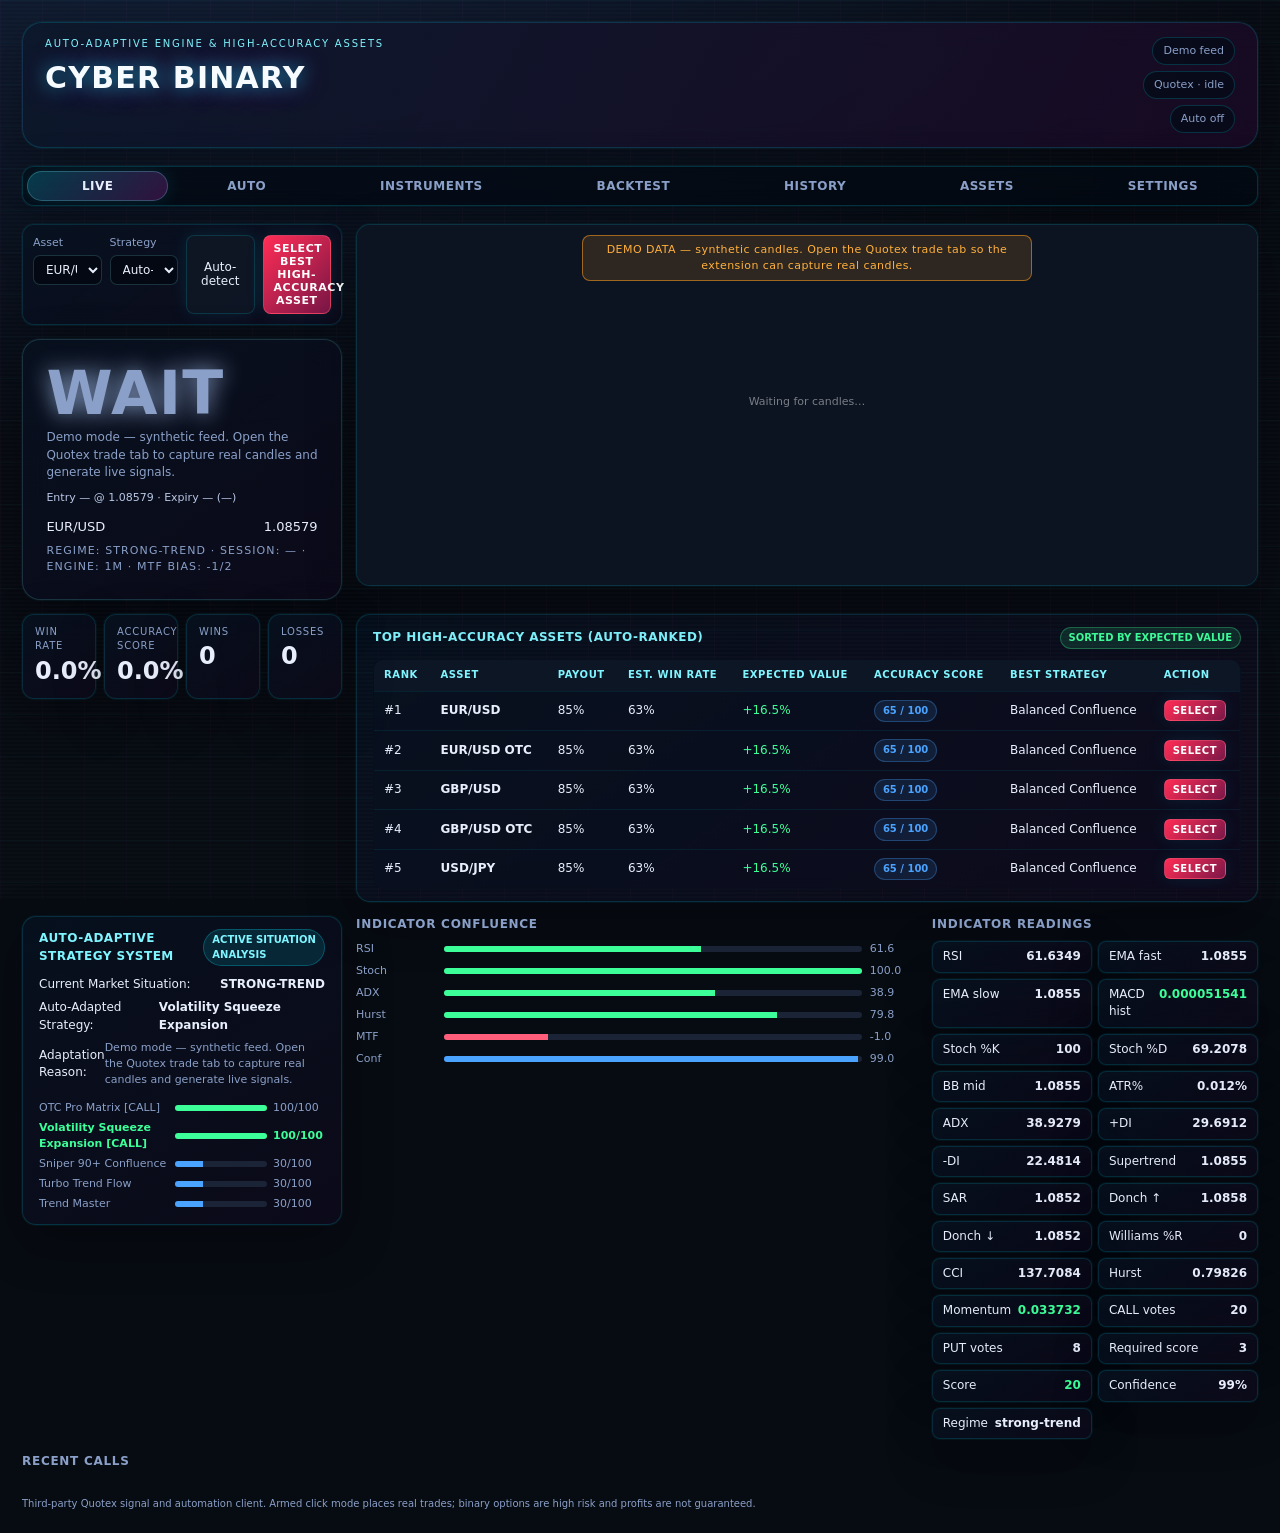
==== src/dashboard.html @ e0fcfb31 "Name the missing lib at dashboard startup and stamp the loaded build A reported `ReferenceError: STR" ====
<!DOCTYPE html>
<html lang="en">
  <head>
    <meta charset="UTF-8" />
    <meta name="viewport" content="width=device-width, initial-scale=1" />
    <title>CYBER BINARY — Trading Automation &amp; Adaptive Engine</title>
    <link rel="stylesheet" href="dashboard.css" />
  </head>
  <body>
    <div class="shell">
      <header class="top">
        <div>
          <p class="kicker" id="app-kicker">Auto-Adaptive Engine &amp; High-Accuracy Assets</p>
          <h1>CYBER BINARY</h1>
        </div>
        <div class="top-right">
          <div id="link-state" class="pill dim">Booting…</div>
          <div id="quotex-state" class="pill dim">Quotex · idle</div>
          <div id="auto-state" class="pill dim">Auto off</div>
        </div>
      </header>

      <nav class="tabs" id="tabs">
        <button data-tab="live" class="tab active">Live</button>
        <button data-tab="auto" class="tab">Auto</button>
        <button data-tab="instruments" class="tab">Instruments</button>
        <button data-tab="backtest" class="tab">Backtest</button>
        <button data-tab="history" class="tab">History</button>
        <button data-tab="assets" class="tab">Assets</button>
        <button data-tab="settings" class="tab">Settings</button>
      </nav>

      <!-- ============ LIVE TAB ============ -->
      <section class="tab-pane active" data-pane="live">
        <div class="controls">
          <label class="ctl">
            <span>Asset</span>
            <select id="asset-select"></select>
          </label>
          <label class="ctl">
            <span>Strategy</span>
            <select id="strategy-select">
              <option value="auto_adaptive">Auto-Adaptive (Elite Strategy Router)</option>
              <option value="high_accuracy">High-Accuracy 80+ (Trending Regime Only)</option>
              <option value="sniper">Sniper 90+ Confluence</option>
              <option value="turbo_trend">Turbo Trend Flow</option>
              <option value="institutional_flow">Institutional VWAP Flow</option>
              <option value="confluence">Balanced Confluence</option>
              <option value="trend">Trend Master</option>
              <option value="breakout">Breakout Velocity</option>
              <option value="scalp">1m Ultra Scalp</option>
              <option value="otc">OTC Pro Matrix</option>
              <option value="squeeze">Volatility Squeeze Expansion</option>
              <option value="ribbon">EMA Ribbon Matrix</option>
              <option value="momentum_pulse">Momentum Pulse</option>
            </select>
          </label>
          <button id="refresh-asset" class="ghost-btn">Auto-detect</button>
          <button id="select-best-asset" class="arm-btn small">Select Best High-Accuracy Asset</button>
        </div>

        <section class="hero" id="hero" data-dir="WAIT">
          <div class="dir" id="dir">WAIT</div>
          <div class="reason" id="reason">Warming engine…</div>
          <div class="signal-timing" id="signal-timing">Entry — · Expiry — · Exit —</div>
          <div class="asset-row">
            <span id="asset">—</span>
            <span id="price">—</span>
          </div>
          <div class="regime-row" id="regime-row">regime: —</div>
        </section>

        <!-- Auto-Adaptive System Card -->
        <section class="card adaptive-card" id="adaptive-card">
          <div class="card-header">
            <h3>Auto-Adaptive Strategy System</h3>
            <span id="adaptive-status-badge" class="badge">Active Situation Analysis</span>
          </div>
          <div class="adaptive-body">
            <div class="adaptive-row">
              <span>Current Market Situation:</span>
              <strong id="adaptive-regime-label">—</strong>
            </div>
            <div class="adaptive-row">
              <span>Auto-Adapted Strategy:</span>
              <strong id="adaptive-strategy-label">Auto-Adaptive Engine</strong>
            </div>
            <div class="adaptive-row">
              <span>Adaptation Reason:</span>
              <span id="adaptive-reason-text" class="dim-text">Evaluating optimal strategy for situation…</span>
            </div>
            <div class="fitness-meters" id="fitness-meters"></div>
          </div>
        </section>

        <!-- High-Accuracy Assets Card -->
        <section class="card high-accuracy-card">
          <div class="card-header">
            <h3>Top High-Accuracy Assets (Auto-Ranked)</h3>
            <span class="badge green">Sorted by Expected Value</span>
          </div>
          <div class="table-wrap">
            <table class="table tight" id="top-accuracy-table">
              <thead>
                <tr>
                  <th>Rank</th>
                  <th>Asset</th>
                  <th>Payout</th>
                  <th>Est. Win Rate</th>
                  <th>Expected Value</th>
                  <th>Accuracy Score</th>
                  <th>Best Strategy</th>
                  <th>Action</th>
                </tr>
              </thead>
              <tbody></tbody>
            </table>
          </div>
        </section>

        <section class="chart-wrap">
          <canvas id="chart" width="800" height="280"></canvas>
          <div id="chart-demo-badge" class="demo-badge" hidden>DEMO DATA — synthetic candles. Open the Quotex trade tab so the extension can capture real candles.</div>
        </section>

        <section class="grid stats">
          <article><span>Win rate</span><strong id="winrate">—</strong></article>
          <article><span>Accuracy Score</span><strong id="accuracy">—</strong></article>
          <article><span>Wins</span><strong id="wins">0</strong></article>
          <article><span>Losses</span><strong id="losses">0</strong></article>
        </section>

        <section class="confluence-section">
          <h2>Indicator Confluence</h2>
          <div class="meters" id="meters"></div>
        </section>

        <section class="readings-section">
          <h2>Indicator Readings</h2>
          <div class="readings" id="readings"></div>
        </section>

        <section class="calls-section">
          <h2>Recent Calls</h2>
          <ul id="history" class="history"></ul>
        </section>
      </section>

      <!-- ============ AUTO TAB ============ -->
      <section class="tab-pane" data-pane="auto">
        <section class="hero small" id="auto-hero">
          <div class="dir" id="auto-mode-label">OFF</div>
          <div class="reason" id="auto-reason">Auto-trade is off. Pick a mode and arm it.</div>
          <div class="account-line" id="auto-account">Account: unknown — waiting for a balance event</div>
        </section>

        <section class="grid stats">
          <article><span>Trades today</span><strong id="trades-today">0</strong></article>
          <article><span>Trades this hour</span><strong id="trades-hour">0</strong></article>
          <article><span>Daily P&amp;L</span><strong id="daily-pnl">0</strong></article>
          <article><span>Last trade</span><strong id="last-trade">—</strong></article>
        </section>

        <section class="controls tight">
          <label class="ctl">
            <span>Mode</span>
            <select id="auto-mode">
              <option value="off">Off</option>
              <option value="alerts">Alerts only</option>
              <option value="click">Execute CALL/PUT</option>
            </select>
          </label>
          <label class="ctl">
            <span>Min confidence</span>
            <input type="number" id="min-confidence" min="0" max="100" step="1" value="65" />
          </label>
          <label class="ctl">
            <span>Stake</span>
            <input type="number" id="stake" min="0.1" step="0.1" value="1" />
          </label>
          <label class="ctl">
            <span>Expiry (min)</span>
            <input type="number" id="expiry" min="1" max="60" step="1" value="3" />
          </label>
          <label class="ctl">
            <span>Max / hour</span>
            <input type="number" id="max-hour" min="0" step="1" value="12" />
          </label>
          <label class="ctl">
            <span>Max / day</span>
            <input type="number" id="max-day" min="0" step="1" value="60" />
          </label>
          <label class="ctl">
            <span>Loss cap ($)</span>
            <input type="number" id="loss-cap" min="0" step="1" value="30" />
          </label>
          <label class="ctl">
            <span>Profit cap ($)</span>
            <input type="number" id="profit-cap" min="0" step="1" value="0" />
          </label>
          <label class="ctl">
            <span>Cooldown bars</span>
            <input type="number" id="cooldown" min="0" step="1" value="2" />
          </label>
          <label class="ctl">
            <span>Account</span>
            <select id="account-mode">
              <option value="demo">Demo only (safest)</option>
              <option value="live">Live only</option>
              <option value="any">Any account</option>
            </select>
          </label>
          <label class="ctl">
            <span>Stake mode</span>
            <select id="stake-mode">
              <option value="fixed">Fixed $</option>
              <option value="percent">% of balance</option>
            </select>
          </label>
          <label class="ctl">
            <span>Stake % (0.1-10)</span>
            <input type="number" id="stake-percent" min="0.1" max="10" step="0.1" value="1" />
          </label>
          <label class="ctl">
            <span>Min balance ($)</span>
            <input type="number" id="min-balance" min="0" step="1" value="0" />
          </label>
        </section>

        <section class="row">
          <button id="arm-btn" class="arm-btn">ARM AUTO</button>
          <button id="test-sound" class="ghost-btn">Test beep</button>
          <label class="check"><input type="checkbox" id="notify-sound" checked /> Sound</label>
          <label class="check"><input type="checkbox" id="notify-desktop" /> Desktop</label>
          <label class="check"><input type="checkbox" id="auto-high-accuracy" checked /> High-Accuracy Asset Filter Only (EV &gt; 0)</label>
        </section>

        <section>
          <h2>Automation Log</h2>
          <ul id="auto-log" class="history small"></ul>
        </section>

        <p class="warn">
          <strong>Execute mode</strong> submits CALL/PUT on the selected main Quotex tab,
          prefers the authenticated page socket, and requires broker confirmation. Its
          conservative DOM fallback never clicks unverified chart/menu icons. Confidence,
          loss, cooldown, and trade-rate caps still apply. Toggle off at any time.
        </p>
      </section>

      <!-- ============ INSTRUMENTS TAB ============ -->
      <section class="tab-pane" data-pane="instruments">
        <section class="hero small" id="qx-hero">
          <div class="dir" id="qx-conn">DISCONNECTED</div>
          <div class="reason" id="qx-conn-reason">Waiting for the page to load.</div>
        </section>

        <section class="grid stats">
          <article><span>Instruments</span><strong id="qx-instr-count">0</strong></article>
          <article><span>Open</span><strong id="qx-open-count">0</strong></article>
          <article><span>OTC</span><strong id="qx-otc-count">0</strong></article>
          <article><span>Balance</span><strong id="qx-balance">—</strong></article>
        </section>

        <section class="controls tight">
          <label class="ctl">
            <span>Filter</span>
            <input type="text" id="qx-filter" placeholder="EUR, BTC, _otc…" />
          </label>
          <label class="ctl">
            <span>Type</span>
            <select id="qx-kind">
              <option value="all">All</option>
              <option value="currency">FX</option>
              <option value="crypto">Crypto</option>
              <option value="commodity">Commodity</option>
              <option value="stock">Stocks</option>
              <option value="index">Index</option>
              <option value="otc">OTC only</option>
            </select>
          </label>
          <label class="check"><input type="checkbox" id="qx-open-only" /> Open only</label>
        </section>

        <section>
          <h2>Detected Instruments</h2>
          <div class="table-wrap">
            <table class="table" id="qx-instr-table">
              <thead>
                <tr>
                  <th>Symbol</th>
                  <th>Name</th>
                  <th>Type</th>
                  <th>Payout</th>
                  <th>Timeframes</th>
                  <th>State</th>
                  <th>Action</th>
                </tr>
              </thead>
              <tbody></tbody>
            </table>
          </div>
        </section>

        <section>
          <h2>Recent Live Orders</h2>
          <ul id="qx-orders" class="history small"></ul>
        </section>

        <p class="disclaimer">
          The instruments list is pushed by the live Quotex WebSocket as soon
          as you load the trade page. The adapter decodes the binary payload
          and exposes the canonical asset IDs used by the broker so the
          engine can recognize any symbol the platform offers.
        </p>
      </section>

      <!-- ============ BACKTEST TAB ============ -->
      <section class="tab-pane" data-pane="backtest">
        <section class="controls tight">
          <label class="ctl">
            <span>History (days)</span>
            <input type="number" id="bt-days" min="1" max="60" step="1" value="7" />
          </label>
          <label class="ctl">
            <span>Horizon (bars)</span>
            <input type="number" id="bt-horizon" min="1" max="10" step="1" value="3" />
          </label>
          <label class="ctl">
            <span>Min confidence</span>
            <input type="number" id="bt-minconf" min="0" max="100" step="1" value="0" />
          </label>
          <label class="ctl">
            <span>Assets</span>
            <select id="bt-kinds">
              <option value="all">All</option>
              <option value="fx">FX</option>
              <option value="crypto">Crypto</option>
              <option value="commodity">Commodities</option>
              <option value="index">Indices</option>
              <option value="otc">OTC (all classes)</option>
            </select>
          </label>
          <button id="bt-run" class="arm-btn">Run backtest</button>
          <button id="bt-export" class="ghost-btn" title="Exports cached real Quotex 1m candles as JSON for offline backtests (tools/accuracy.js --candles)">Export live candles</button>
        </section>

        <section class="grid stats">
          <article><span>Trades</span><strong id="bt-trades">—</strong></article>
          <article><span>Win rate</span><strong id="bt-winrate">—</strong></article>
          <article><span>P&amp;L (units)</span><strong id="bt-pnl">—</strong></article>
          <article><span>Max drawdown</span><strong id="bt-dd">—</strong></article>
        </section>

        <section>
          <h2>Equity Curve</h2>
          <div class="chart-wrap"><canvas id="bt-equity" width="800" height="160"></canvas></div>
        </section>

        <section>
          <h2>Per-Strategy</h2>
          <div class="table-wrap">
            <table class="table" id="bt-strategies">
              <thead><tr><th>Strategy</th><th>Trades</th><th>Wins</th><th>Losses</th><th>Win Rate</th></tr></thead>
              <tbody></tbody>
            </table>
          </div>
        </section>

        <section>
          <h2>Per-Asset</h2>
          <div class="table-wrap">
            <table class="table" id="bt-assets">
              <thead><tr><th>Asset</th><th>Trades</th><th>Win Rate</th><th>P&amp;L</th><th>Max DD</th><th>Data</th></tr></thead>
              <tbody></tbody>
            </table>
          </div>
        </section>

        <section>
          <h2>Regime Breakdown</h2>
          <div class="table-wrap">
            <table class="table" id="bt-regimes">
              <thead><tr><th>Regime</th><th>Trades</th><th>Win Rate</th></tr></thead>
              <tbody></tbody>
            </table>
          </div>
        </section>

        <section>
          <h2>Confidence Calibration</h2>
          <div class="table-wrap">
            <table class="table" id="bt-calib">
              <thead><tr><th>Predicted</th><th>Trades</th><th>Observed Win Rate</th></tr></thead>
              <tbody></tbody>
            </table>
          </div>
        </section>

        <p class="disclaimer" id="bt-sources"></p>
        <p class="disclaimer">
          Backtests cover every catalog asset for the selected class. Cached
          Quotex live/tick-built 1m candles are preferred whenever they exist;
          assets without a live cache run on the deterministic per-asset
          simulator (see the Data column). They are <strong>not</strong> a
          guarantee of future accuracy.
        </p>
      </section>

      <!-- ============ HISTORY TAB ============ -->
      <section class="tab-pane" data-pane="history">
        <section class="controls tight">
          <label class="ctl">
            <span>Filter dir</span>
            <select id="hist-dir">
              <option value="all">All</option>
              <option value="CALL">CALL</option>
              <option value="PUT">PUT</option>
            </select>
          </label>
          <label class="ctl">
            <span>Outcome</span>
            <select id="hist-outcome">
              <option value="all">All</option>
              <option value="win">Win</option>
              <option value="loss">Loss</option>
            </select>
          </label>
          <label class="ctl">
            <span>Asset</span>
            <select id="hist-asset"><option value="all">All</option></select>
          </label>
          <button id="hist-export" class="ghost-btn">Export CSV</button>
          <button id="hist-clear" class="ghost-btn">Clear</button>
        </section>

        <section class="grid stats">
          <article><span>Trades</span><strong id="hist-count">0</strong></article>
          <article><span>Win rate</span><strong id="hist-wr">—</strong></article>
          <article><span>Wins</span><strong id="hist-wins">0</strong></article>
          <article><span>Losses</span><strong id="hist-losses">0</strong></article>
        </section>

        <section>
          <h2>Filtered Calls</h2>
          <ul id="hist-list" class="history"></ul>
        </section>
      </section>

      <!-- ============ ASSETS TAB ============ -->
      <section class="tab-pane" data-pane="assets">
        <p class="hint">
          Auto-detection reads the visible chart symbol, URL, and page title to pick
          the active asset. High-accuracy assets are automatically scored by expected value. Click any row to switch.
        </p>
        <section class="controls tight">
          <label class="ctl">
            <span>Filter</span>
            <input type="text" id="asset-search-filter" placeholder="EUR, Gold, _otc…" />
          </label>
          <label class="check"><input type="checkbox" id="asset-high-acc-only" /> High Accuracy Only (EV &gt; 0)</label>
        </section>
        <div class="table-wrap">
          <table class="table" id="asset-table">
            <thead>
              <tr>
                <th>Asset</th>
                <th>Class</th>
                <th>Payout</th>
                <th>Accuracy Score</th>
                <th>Expected Value</th>
                <th>Best Strategy</th>
                <th>Historic WR</th>
                <th>Live WR</th>
                <th>Action</th>
              </tr>
            </thead>
            <tbody></tbody>
          </table>
        </div>
      </section>

      <!-- ============ SETTINGS TAB ============ -->
      <section class="tab-pane" data-pane="settings">
        <section>
          <h2>Engine Settings</h2>
          <label class="check"><input type="checkbox" id="set-calibration" checked />
            Calibration: shrink engine confidence toward observed hit rate per bucket
          </label>
          <label class="check"><input type="checkbox" id="set-auto-adaptive" checked />
            Enable Auto-Adaptive Strategy Switching on Market Situation
          </label>
          <label class="check"><input type="checkbox" id="set-auto-high-accuracy" checked />
            High-Accuracy Asset Filter Gate for Auto-Trading
          </label>
        </section>

        <section>
          <h2>Reset &amp; Maintenance</h2>
          <button id="reset-stats" class="ghost-btn">Reset stats &amp; history</button>
        </section>

        <p class="disclaimer">
          Live signals and explicitly armed automated execution. Click mode can
          place real orders. Automation is off by default, and no signal,
          backtest, or execution result is a profit promise.
        </p>
      </section>

      <p class="disclaimer">
        Third-party Quotex signal and automation client. Armed click mode places
        real trades; binary options are high risk and profits are not guaranteed.
      </p>
    </div>
    <script src="lib/indicators.js"></script>
    <script src="lib/assets.js"></script>
    <script src="lib/strategy.js"></script>
    <script src="lib/feed.js"></script>
    <script src="lib/engine.js"></script>
    <script src="lib/asset-selector.js"></script>
    <script src="lib/storage.js"></script>
    <script src="lib/auto.js"></script>
    <script src="lib/backtest.js"></script>
    <script src="lib/workers.js"></script>
    <script src="lib/quotex.js"></script>
    <script src="dashboard.js"></script>
  </body>
</html>
---- src/dashboard.css ----
:root {
  --bg: #070b12;
  --panel: #101826;
  --panel-2: #0e1726;
  --ink: #e8eefc;
  --muted: #8aa0c8;
  --call: #3dff9a;
  --put: #ff5d7a;
  --line: rgba(255, 255, 255, 0.08);
  --line-2: rgba(255, 255, 255, 0.04);
  --pad: clamp(12px, 3vw, 22px);
  --accent: #4aa3ff;
  --warn: #ffb35d;
}

* { box-sizing: border-box; }

html, body {
  margin: 0;
  min-height: 100%;
  background: radial-gradient(1200px 600px at 10% -10%, #12203a, var(--bg));
  color: var(--ink);
  font: 13px/1.45 ui-sans-serif, system-ui, -apple-system, "Segoe UI", Roboto, sans-serif;
}

.shell {
  width: min(100%, 1480px);
  margin: 0 auto;
  padding: var(--pad);
  display: flex;
  flex-direction: column;
  gap: clamp(10px, 2vh, 18px);
  min-height: 100svh;
}

.top {
  display: flex;
  justify-content: space-between;
  align-items: flex-start;
  gap: 12px;
}

.top-right {
  display: flex;
  flex-direction: column;
  align-items: flex-end;
  gap: 6px;
}

h1 {
  margin: 0;
  font-size: clamp(20px, 4.4vw, 30px);
  letter-spacing: 0.04em;
  color: #f5fbff;
  text-shadow: 0 0 18px rgba(0, 229, 255, 0.55), 0 0 34px rgba(255, 45, 247, 0.3);
}

h2 {
  margin: 0 0 8px;
  font-size: 12px;
  color: var(--muted);
  font-weight: 600;
  letter-spacing: 0.06em;
  text-transform: uppercase;
}

.kicker {
  margin: 0 0 4px;
  text-transform: uppercase;
  letter-spacing: 0.18em;
  font-size: 10px;
  color: #7ff5ff;
}

.pill {
  border-radius: 999px;
  padding: 5px 10px;
  font-size: 11px;
  border: 1px solid rgba(0, 229, 255, 0.18);
  background: rgba(5, 12, 24, 0.72);
  white-space: nowrap;
}
.pill.ok { color: var(--call); box-shadow: inset 0 0 16px rgba(61, 255, 154, 0.12); }
.pill.dim { color: var(--muted); }
.pill.warn { color: var(--warn); }

/* tabs */
.tabs {
  display: flex;
  gap: 4px;
  background: rgba(4, 10, 20, 0.74);
  border: 1px solid rgba(0, 229, 255, 0.18);
  border-radius: 12px;
  padding: 4px;
  overflow-x: auto;
  -webkit-overflow-scrolling: touch;
}
.tab {
  flex: 1 0 auto;
  border: 0;
  background: transparent;
  color: var(--muted);
  padding: 8px 12px;
  border-radius: 99px;
  font-size: 12px;
  font-weight: 600;
  cursor: pointer;
  letter-spacing: 0.04em;
  text-transform: uppercase;
  white-space: nowrap;
}
.tab:hover { color: var(--ink); }
.tab.active {
  background: linear-gradient(135deg, rgba(0, 229, 255, 0.22), rgba(255, 45, 247, 0.18));
  color: var(--ink);
  box-shadow: inset 0 0 0 1px rgba(127, 245, 255, 0.24), 0 0 18px rgba(0, 229, 255, 0.12);
}

.tab-pane { display: none; flex-direction: column; gap: clamp(10px, 2vh, 16px); }
.tab-pane.active { display: flex; }

/* hero */
.hero {
  background: linear-gradient(145deg, rgba(7, 17, 31, 0.88), rgba(14, 10, 28, 0.76));
  border: 1px solid rgba(0, 229, 255, 0.14);
  border-radius: 18px;
  padding: clamp(14px, 2.6vh, 24px);
}
.hero.small { padding: 12px 16px; }

.dir {
  font-size: clamp(36px, 9vw, 60px);
  font-weight: 800;
  line-height: 1;
  letter-spacing: 0.02em;
  text-shadow: 0 0 22px currentColor;
}
.hero[data-dir="CALL"] { border-color: rgba(61, 255, 154, 0.38); }
.hero[data-dir="CALL"] .dir { color: var(--call); }
.hero[data-dir="PUT"] { border-color: rgba(255, 93, 122, 0.38); }
.hero[data-dir="PUT"] .dir { color: var(--put); }
.hero[data-dir="WAIT"] { border-color: rgba(127, 245, 255, 0.16); }
.hero[data-dir="WAIT"] .dir { color: var(--muted); }

.reason { margin-top: 6px; color: var(--muted); font-size: 12px; }
.signal-timing {
  margin-top: 8px;
  color: #b9c8e6;
  font-size: 11px;
  line-height: 1.55;
  font-variant-numeric: tabular-nums;
}
.asset-row {
  margin-top: 12px;
  display: flex;
  justify-content: space-between;
  font-variant-numeric: tabular-nums;
  font-size: 13px;
}
.regime-row {
  margin-top: 6px;
  font-size: 11px;
  color: var(--muted);
  text-transform: uppercase;
  letter-spacing: 0.1em;
}

/* chart */
.chart-wrap {
  background: #0c1422;
  border: 1px solid rgba(0, 229, 255, 0.14);
  border-radius: 14px;
  overflow: hidden;
  box-shadow: inset 0 0 45px rgba(0, 229, 255, 0.04), 0 22px 60px rgba(0,0,0,.36);
}
.chart-wrap canvas { display: block; width: 100%; height: auto; }
.account-line {
  font-size: 12px;
  letter-spacing: 0.06em;
  color: #7fd1c8;
  margin-top: 6px;
}
.account-line.live { color: #ff6b6b; font-weight: 700; }
.account-line.demo { color: #7fd1c8; }
.demo-badge {
  position: absolute;
  top: 10px;
  left: 50%;
  transform: translateX(-50%);
  z-index: 3;
  background: rgba(255, 159, 28, 0.14);
  border: 1px solid rgba(255, 159, 28, 0.55);
  color: #ffb03c;
  font-size: 11px;
  letter-spacing: 0.04em;
  padding: 6px 12px;
  border-radius: 8px;
  pointer-events: none;
  max-width: 92%;
  text-align: center;
}
.chart-wrap { position: relative; }

/* stats grid */
.grid {
  display: grid;
  grid-template-columns: repeat(2, minmax(0, 1fr));
  gap: 8px;
}
@media (min-width: 540px) {
  .grid.stats { grid-template-columns: repeat(4, minmax(0, 1fr)); }
}
.stats article {
  background: linear-gradient(145deg, rgba(7, 17, 31, 0.88), rgba(14, 10, 28, 0.76));
  border: 1px solid rgba(0, 229, 255, 0.14);
  border-radius: 12px;
  padding: 10px 12px;
}
.stats span {
  display: block;
  color: var(--muted);
  font-size: 10px;
  letter-spacing: 0.08em;
  text-transform: uppercase;
}
.stats strong {
  font-size: clamp(18px, 4vw, 24px);
  font-variant-numeric: tabular-nums;
}

/* meters */
.meters { display: grid; gap: 6px; }
.meter {
  display: grid;
  grid-template-columns: 80px 1fr 48px;
  gap: 8px;
  align-items: center;
  font-size: 11px;
  color: var(--muted);
}
.meter.small {
  grid-template-columns: minmax(130px, 1.4fr) 1fr 52px;
  font-size: 11px;
  gap: 6px;
}
.bar {
  height: 6px;
  background: #1a2436;
  border-radius: 99px;
  overflow: hidden;
}
.bar > i { display: block; height: 100%; width: 0; background: var(--accent); transition: width 0.2s ease; }
.bar.call > i { background: var(--call); }
.bar.put > i { background: var(--put); }

/* indicator readings */
.readings {
  display: grid;
  grid-template-columns: repeat(2, minmax(0, 1fr));
  gap: 6px;
}
.reading {
  display: flex;
  justify-content: space-between;
  background: linear-gradient(145deg, rgba(7, 17, 31, 0.88), rgba(14, 10, 28, 0.76));
  border: 1px solid rgba(0, 229, 255, 0.14);
  border-radius: 8px;
  padding: 6px 10px;
  font-size: 12px;
}
.reading b { font-variant-numeric: tabular-nums; font-weight: 600; }
.reading.call b { color: var(--call); }
.reading.put b { color: var(--put); }

/* history */
.history { list-style: none; margin: 0; padding: 0; display: grid; gap: 4px; }
.history.small { font-size: 11px; }
.history li {
  display: grid;
  grid-template-columns: 56px 1fr auto;
  gap: 8px;
  background: linear-gradient(145deg, rgba(7, 17, 31, 0.88), rgba(14, 10, 28, 0.76));
  border: 1px solid rgba(0, 229, 255, 0.14);
  border-radius: 8px;
  padding: 7px 10px;
  font-size: 12px;
}
.history .win { color: var(--call); font-weight: 600; }
.history .loss { color: var(--put); font-weight: 600; }
.history .meta { color: var(--muted); font-size: 11px; }

/* controls */
.controls {
  display: grid;
  grid-template-columns: repeat(2, minmax(0, 1fr));
  gap: 8px;
  background: linear-gradient(145deg, rgba(7, 17, 31, 0.88), rgba(14, 10, 28, 0.76));
  border: 1px solid rgba(0, 229, 255, 0.14);
  border-radius: 12px;
  padding: 10px;
}
@media (min-width: 540px) { .controls { grid-template-columns: repeat(4, minmax(0, 1fr)); } }
.controls.tight { gap: 6px; padding: 8px; }
.ctl { display: flex; flex-direction: column; gap: 4px; font-size: 11px; color: var(--muted); }
.ctl input, .ctl select {
  background: rgba(3, 8, 18, 0.82);
  color: var(--ink);
  border: 1px solid rgba(127, 245, 255, 0.18);
  border-radius: 7px;
  padding: 6px 8px;
  font-size: 12px;
  font-family: inherit;
}
.ctl input:focus, .ctl select:focus { outline: 1px solid var(--accent); }

.row {
  display: flex;
  flex-wrap: wrap;
  gap: 8px;
  align-items: center;
}
.check {
  display: flex;
  gap: 6px;
  align-items: center;
  font-size: 12px;
  color: var(--muted);
  cursor: pointer;
}

button {
  font-family: inherit;
  cursor: pointer;
}
.ghost-btn {
  background: rgba(16, 24, 38, 0.85);
  color: var(--ink);
  border: 1px solid rgba(0, 229, 255, 0.16);
  border-radius: 8px;
  padding: 8px 12px;
  font-size: 12px;
  box-shadow: 0 0 18px rgba(0, 229, 255, 0.10);
}
.ghost-btn:hover { background: #15213a; }
.arm-btn {
  background: linear-gradient(135deg, #ff2d55, #7b1748);
  color: #fff;
  border: 1px solid rgba(255, 93, 122, 0.5);
  border-radius: 8px;
  padding: 10px 14px;
  font-size: 13px;
  font-weight: 700;
  letter-spacing: 0.05em;
  text-transform: uppercase;
  box-shadow: 0 0 18px rgba(0, 229, 255, 0.10);
}
.arm-btn.armed {
  background: linear-gradient(135deg, #16ff9d, #087d58);
  border-color: rgba(61, 255, 154, 0.55);
  animation: pulse 1.6s ease-in-out infinite;
}
@keyframes pulse {
  0%, 100% { box-shadow: 0 0 0 0 rgba(60, 255, 154, 0.5); }
  50% { box-shadow: 0 0 0 8px rgba(60, 255, 154, 0); }
}

.warn {
  background: rgba(255, 179, 93, 0.06);
  border: 1px solid rgba(255, 179, 93, 0.25);
  border-radius: 10px;
  padding: 10px 12px;
  font-size: 11px;
  color: #f0c98a;
  margin: 0;
}
.hint { color: var(--muted); font-size: 11px; margin: 0 0 8px; }

.disclaimer {
  font-size: 10px;
  color: var(--muted);
  margin: 0;
  line-height: 1.5;
}

/* table wrappers */
.table-wrap {
  width: 100%;
  overflow-x: auto;
  -webkit-overflow-scrolling: touch;
  border-radius: 10px;
}

/* tables */
.table {
  width: 100%;
  border-collapse: collapse;
  font-size: 12px;
  background: linear-gradient(145deg, rgba(7, 17, 31, 0.88), rgba(14, 10, 28, 0.76));
  border: 1px solid rgba(0, 229, 255, 0.14);
  border-radius: 10px;
  overflow: hidden;
  display: table;
  table-layout: auto;
}
.table th, .table td {
  text-align: left;
  padding: 8px 10px;
  border-bottom: 1px solid rgba(0, 229, 255, 0.08);
  font-variant-numeric: tabular-nums;
  white-space: nowrap;
}
.table th {
  background: rgba(14, 23, 38, 0.92);
  color: #7ff5ff;
  font-weight: 600;
  text-transform: uppercase;
  font-size: 10px;
  letter-spacing: 0.06em;
}
.table tr:last-child td { border-bottom: 0; }
.table tr:hover td { background: rgba(0, 229, 255, 0.06); }
.table .win { color: var(--call); }
.table .loss { color: var(--put); }
.table .clickable { cursor: pointer; }

/* Card & Auto-Adaptive Cockpit */
.card {
  background: linear-gradient(145deg, rgba(7, 17, 31, 0.88), rgba(14, 10, 28, 0.76));
  border: 1px solid rgba(0, 229, 255, 0.16);
  border-radius: 14px;
  padding: 12px 16px;
  display: flex;
  flex-direction: column;
  gap: 10px;
  box-shadow: 0 0 0 1px rgba(0, 229, 255, 0.05), 0 18px 50px rgba(0, 0, 0, 0.28);
}
.card-header {
  display: flex;
  justify-content: space-between;
  align-items: center;
}
.card-header h3 {
  margin: 0;
  font-size: 12px;
  font-weight: 700;
  color: #7ff5ff;
  letter-spacing: 0.04em;
  text-transform: uppercase;
}
.badge {
  display: inline-block;
  font-size: 10px;
  font-weight: 600;
  padding: 3px 8px;
  border-radius: 99px;
  background: rgba(0, 229, 255, 0.12);
  color: #7ff5ff;
  border: 1px solid rgba(0, 229, 255, 0.25);
  text-transform: uppercase;
}
.badge.green {
  background: rgba(61, 255, 154, 0.12);
  color: #3dff9a;
  border-color: rgba(61, 255, 154, 0.3);
}
.badge.blue {
  background: rgba(74, 163, 255, 0.12);
  color: #4aa3ff;
  border-color: rgba(74, 163, 255, 0.3);
}
.adaptive-body {
  display: flex;
  flex-direction: column;
  gap: 6px;
  font-size: 12px;
}
.adaptive-row {
  display: flex;
  justify-content: space-between;
  align-items: center;
}
.dim-text {
  color: var(--muted);
  font-size: 11px;
}
.fitness-meters {
  display: flex;
  flex-direction: column;
  gap: 4px;
  margin-top: 6px;
}
.meter.selected {
  font-weight: 700;
  color: var(--call);
}
.arm-btn.tiny {
  padding: 4px 8px;
  font-size: 10px;
  border-radius: 6px;
}
.arm-btn.small {
  padding: 6px 10px;
  font-size: 11px;
}

/* Cyberpunk backdrop effects */
body::before {
  content: "";
  position: fixed;
  inset: 0;
  pointer-events: none;
  opacity: 0.28;
  background-image:
    linear-gradient(rgba(0, 229, 255, 0.11) 1px, transparent 1px),
    linear-gradient(90deg, rgba(255, 45, 247, 0.08) 1px, transparent 1px),
    linear-gradient(rgba(255,255,255,0.035) 50%, transparent 50%);
  background-size: 42px 42px, 42px 42px, 100% 4px;
  mix-blend-mode: screen;
}

.top, .tabs, .hero, .stats article, .controls, .chart-wrap, .reading, .history li, .table, .warn {
  box-shadow: 0 0 0 1px rgba(0, 229, 255, 0.05), 0 18px 50px rgba(0, 0, 0, 0.28);
  backdrop-filter: blur(12px);
}
.top {
  padding: 14px clamp(12px, 2vw, 22px);
  border: 1px solid rgba(0, 229, 255, 0.16);
  border-radius: 20px;
  background: linear-gradient(120deg, rgba(12, 24, 43, 0.82), rgba(31, 9, 42, 0.68));
}

/* Desktop 3-column Grid Layout for Live Tab */
@media (min-width: 900px) {
  .tab-pane[data-pane="live"].active {
    display: grid;
    grid-template-columns: minmax(320px, 0.85fr) minmax(480px, 1.55fr) minmax(300px, 0.9fr);
    grid-auto-rows: max-content;
    gap: 14px;
    align-items: start;
  }
  .tab-pane[data-pane="live"] > .controls { grid-column: 1; grid-row: 1; }
  .tab-pane[data-pane="live"] > .hero { grid-column: 1; grid-row: 2; }
  .tab-pane[data-pane="live"] > .grid.stats { grid-column: 1; grid-row: 3; }
  .tab-pane[data-pane="live"] > .adaptive-card { grid-column: 1; grid-row: 4; }

  .tab-pane[data-pane="live"] > .chart-wrap { grid-column: 2 / 4; grid-row: 1 / span 2; }
  .tab-pane[data-pane="live"] > .high-accuracy-card { grid-column: 2 / 4; grid-row: 3; }

  .tab-pane[data-pane="live"] > .confluence-section { grid-column: 2; grid-row: 4; }
  .tab-pane[data-pane="live"] > .readings-section { grid-column: 3; grid-row: 4; }
  .tab-pane[data-pane="live"] > .calls-section { grid-column: 1 / 4; grid-row: 5; }

  .readings { grid-template-columns: repeat(auto-fit, minmax(140px, 1fr)); }
}

@media (orientation: landscape) and (max-height: 700px) {
  :root { --pad: 10px; }
  .shell { gap: 8px; }
  .top { align-items: center; padding-block: 10px; }
  .tabs { position: sticky; top: 0; z-index: 5; }
  .hero { padding: 12px; }
  .dir { font-size: clamp(28px, 8vh, 48px); }
  .stats article { padding: 8px 10px; }
}

@media (max-width: 620px) {
  .top { flex-direction: column; }
  .top-right { width: 100%; align-items: stretch; }
  .pill { text-align: center; }
  .controls { grid-template-columns: 1fr; }
  .readings { grid-template-columns: 1fr; }
  .history li { grid-template-columns: 48px 1fr; }
  .history li > span:last-child { grid-column: 2; }
}
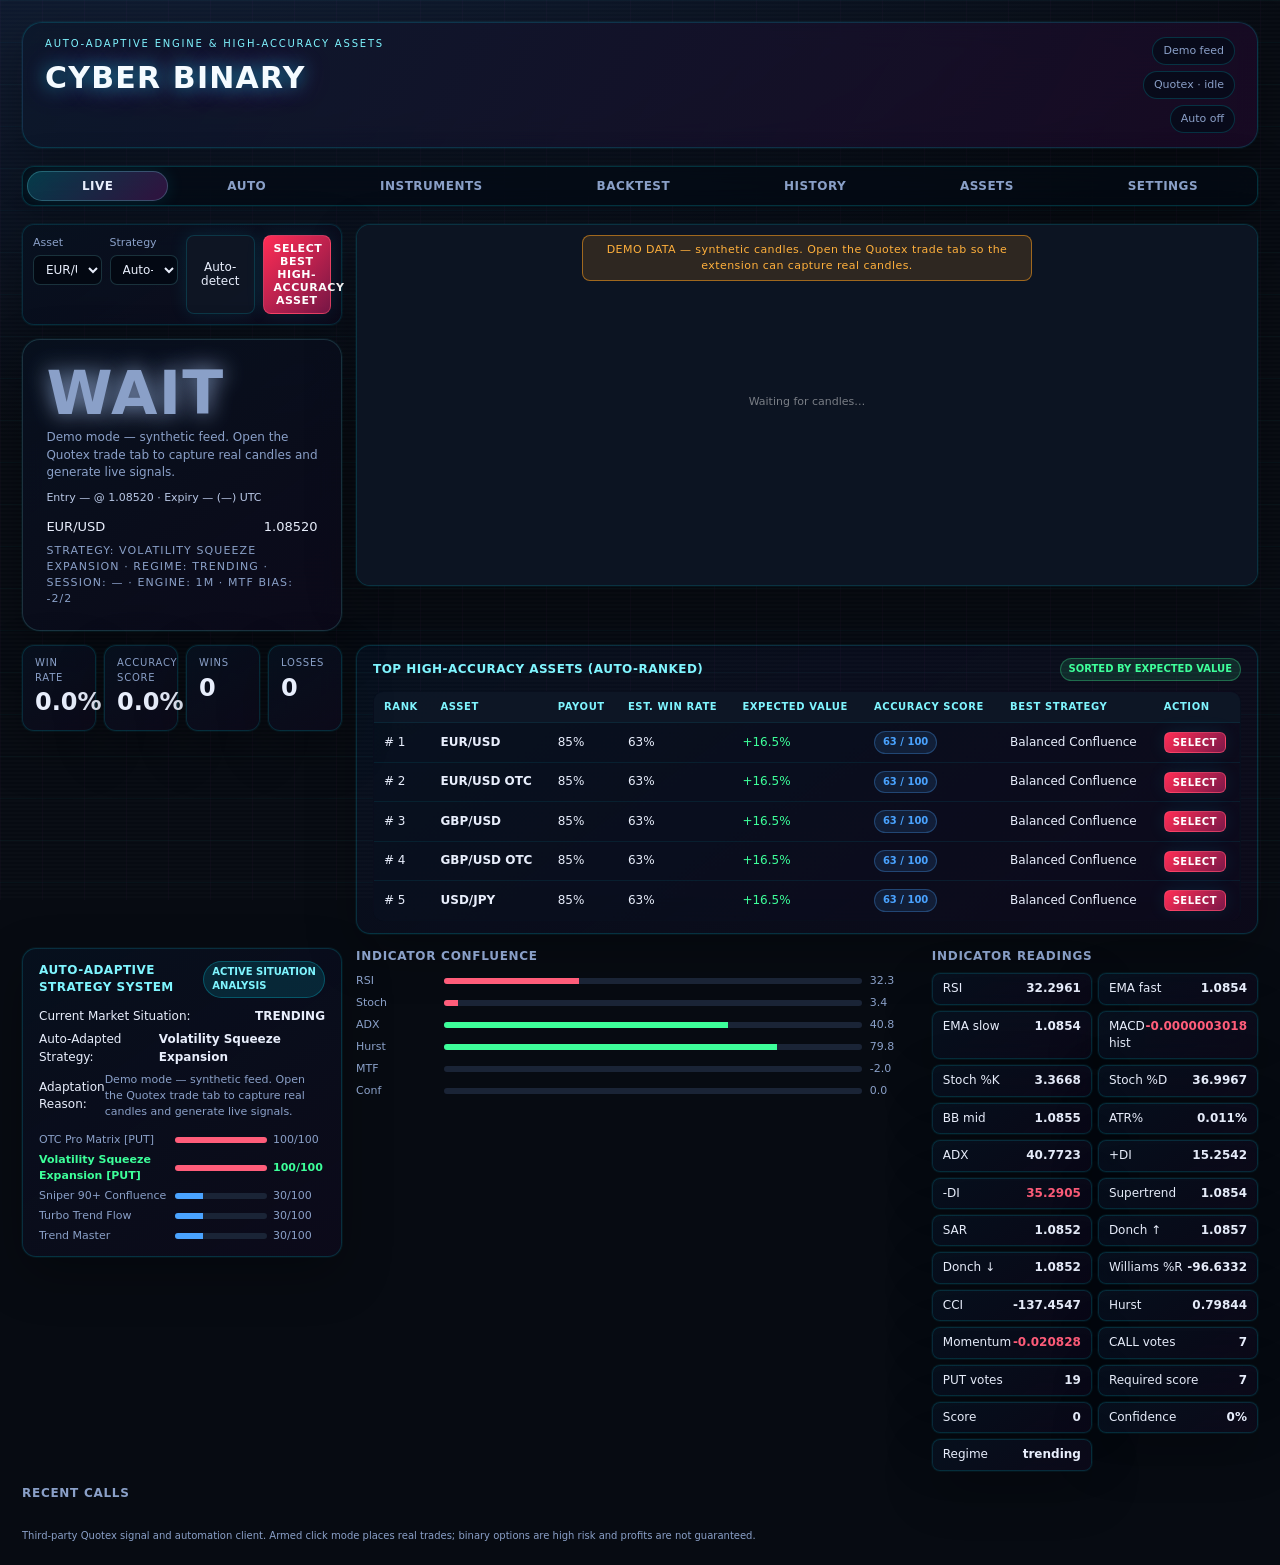
==== commit 38a151b2: "fix expiry: allow any 0.5-1440m, fix qxExpirationEpoch extra minute bug, allow fallback for missing " ====
--- a/src/dashboard.html
+++ b/src/dashboard.html
@@ -180,7 +180,7 @@
           </label>
           <label class="ctl">
             <span>Expiry (min)</span>
-            <input type="number" id="expiry" min="1" max="60" step="1" value="3" />
+            <input type="number" id="expiry" min="0.5" max="1440" step="0.5" value="3" />
           </label>
           <label class="ctl">
             <span>Max / hour</span>
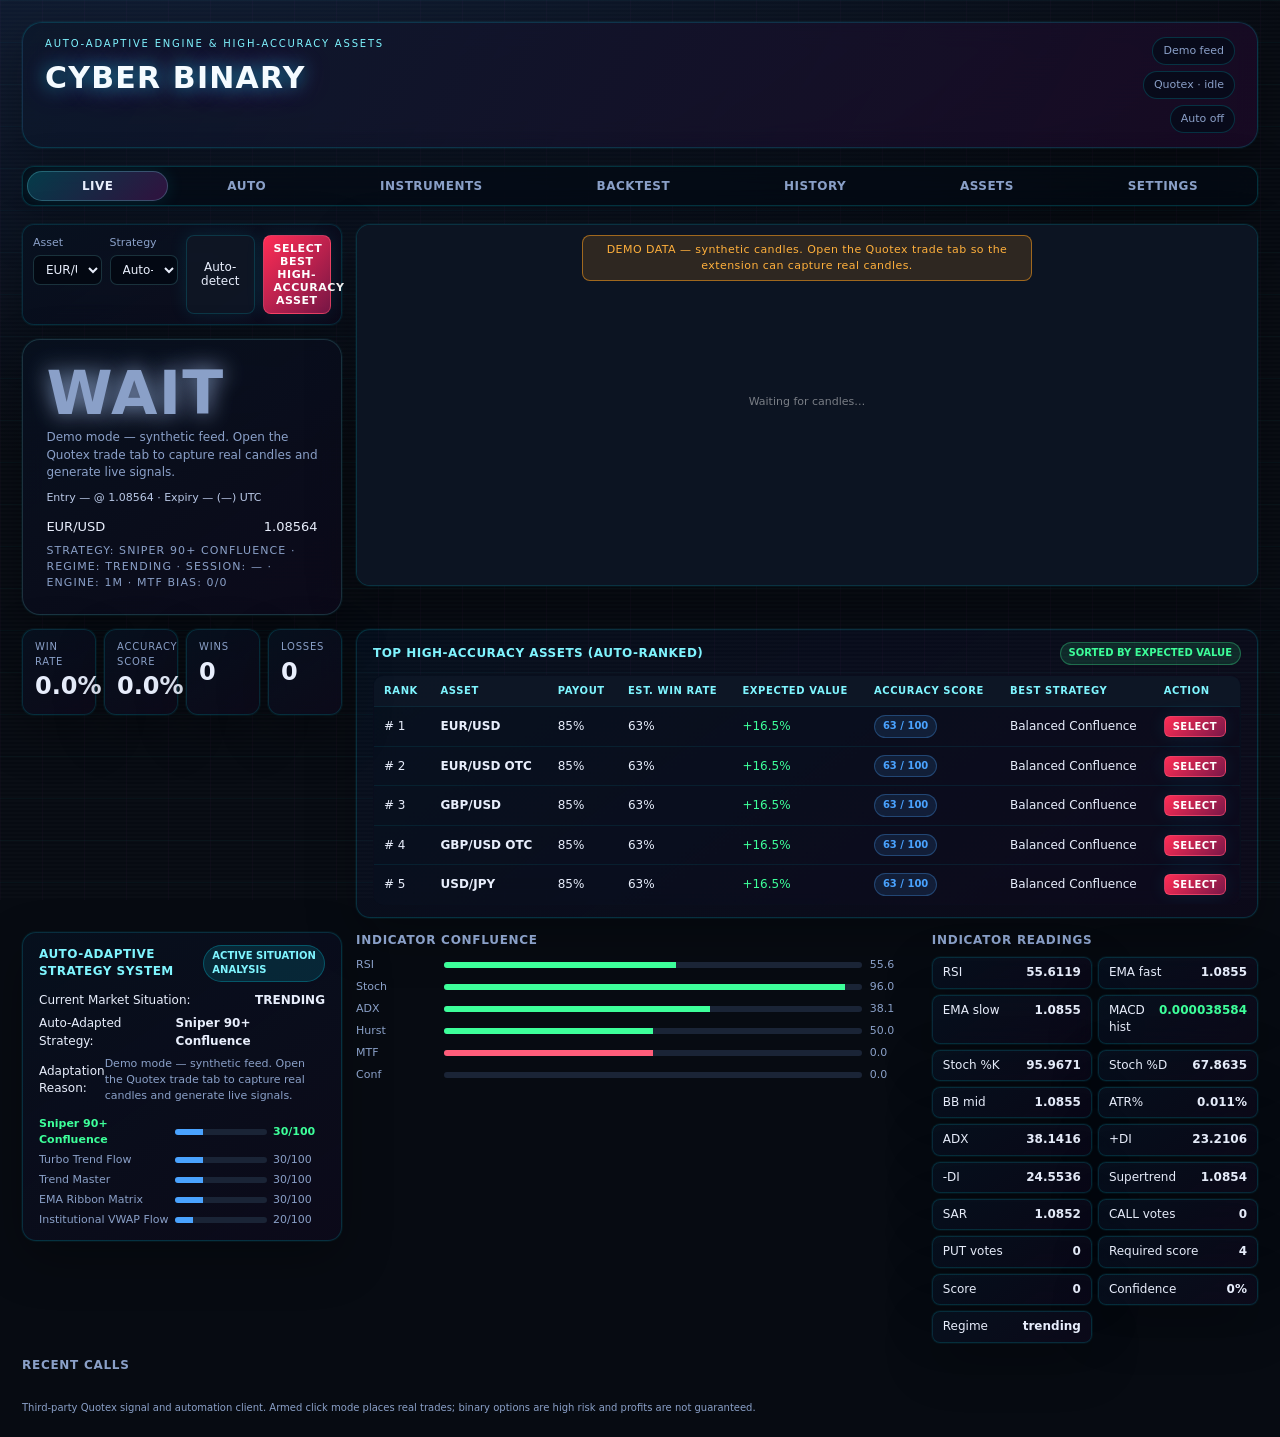
==== commit da940998: "feat: dynamic expiry for accuracy — adaptive expiry engine v2.8 - Storage: add expiryMode (adaptive/" ====
--- a/src/dashboard.html
+++ b/src/dashboard.html
@@ -179,8 +179,23 @@
             <input type="number" id="stake" min="0.1" step="0.1" value="1" />
           </label>
           <label class="ctl">
-            <span>Expiry (min)</span>
+            <span>Expiry mode</span>
+            <select id="expiry-mode">
+              <option value="adaptive">Adaptive (dynamic for accuracy)</option>
+              <option value="fixed">Fixed</option>
+            </select>
+          </label>
+          <label class="ctl">
+            <span>Expiry (min) — fixed mode</span>
             <input type="number" id="expiry" min="0.5" max="1440" step="0.5" value="3" />
+          </label>
+          <label class="ctl">
+            <span>Adaptive min (min)</span>
+            <input type="number" id="adaptive-expiry-min" min="0.5" max="1440" step="0.5" value="1" />
+          </label>
+          <label class="ctl">
+            <span>Adaptive max (min)</span>
+            <input type="number" id="adaptive-expiry-max" min="0.5" max="1440" step="0.5" value="5" />
           </label>
           <label class="ctl">
             <span>Max / hour</span>
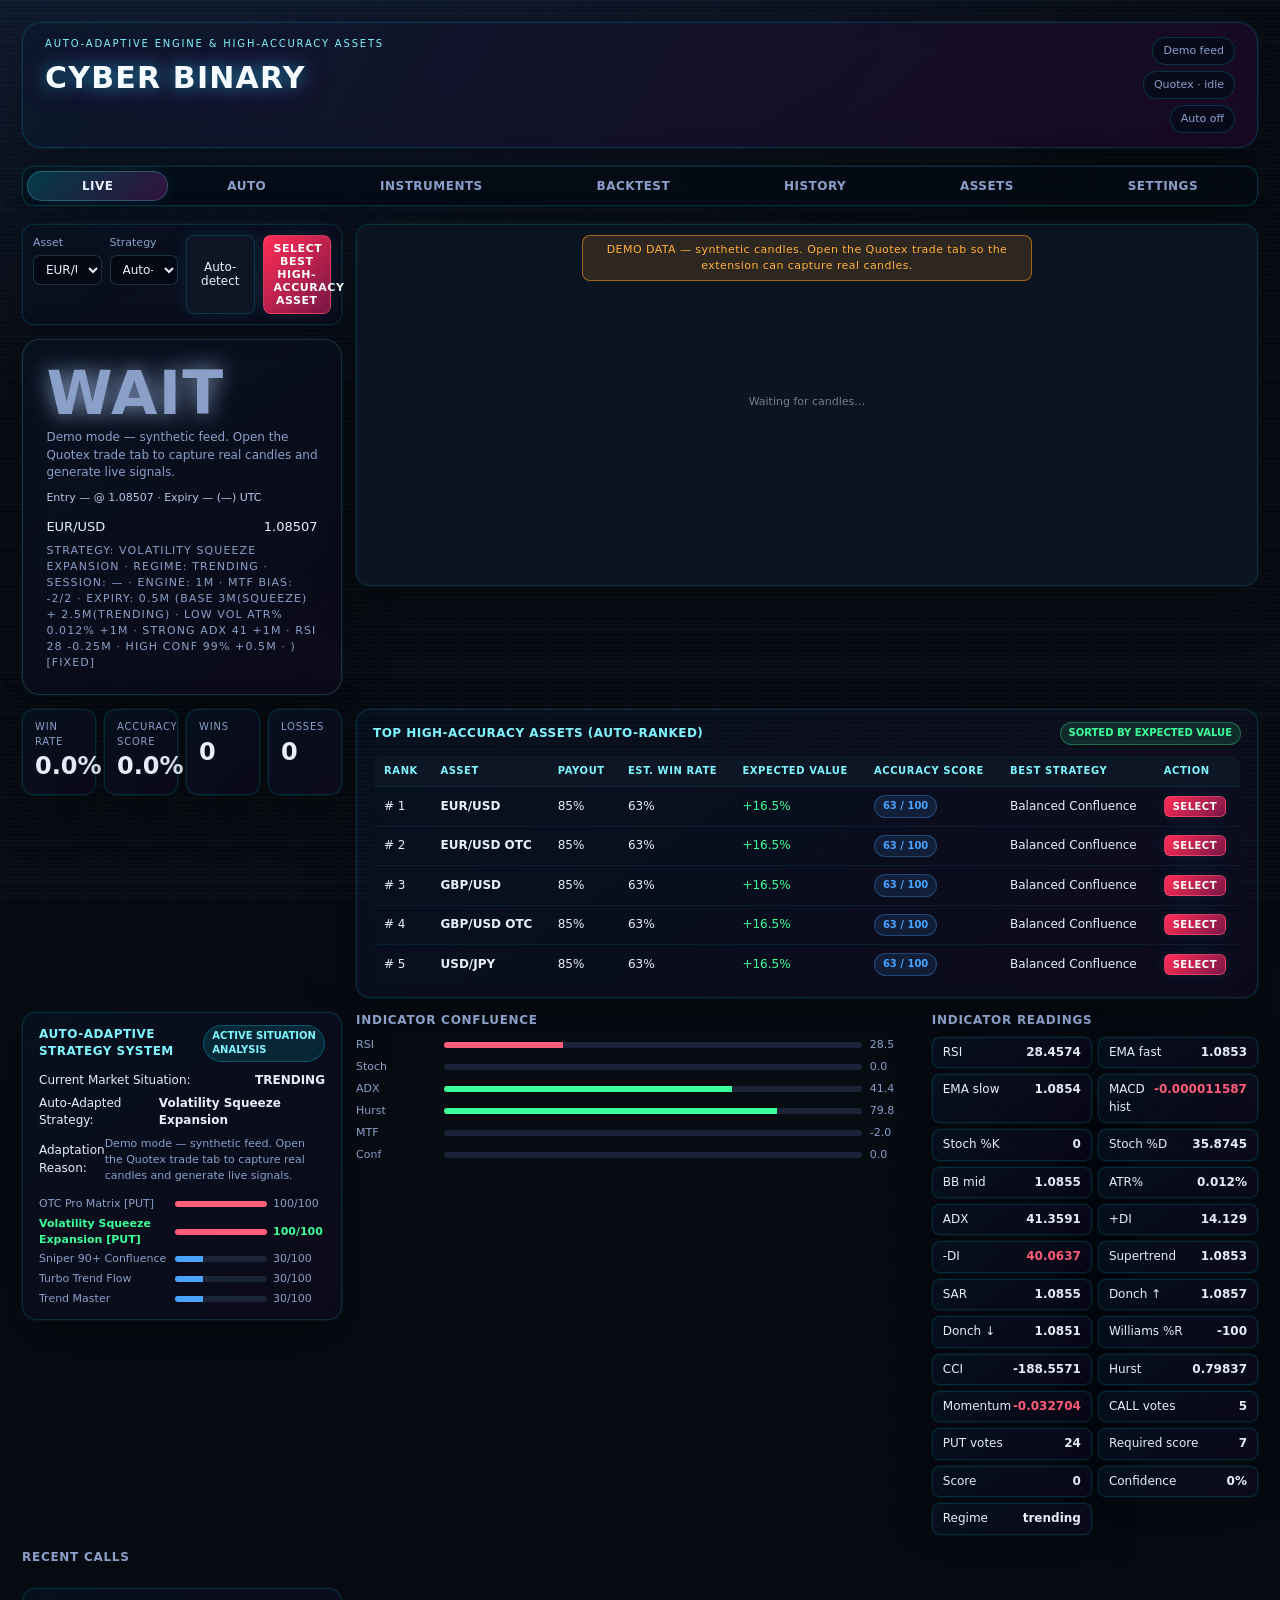
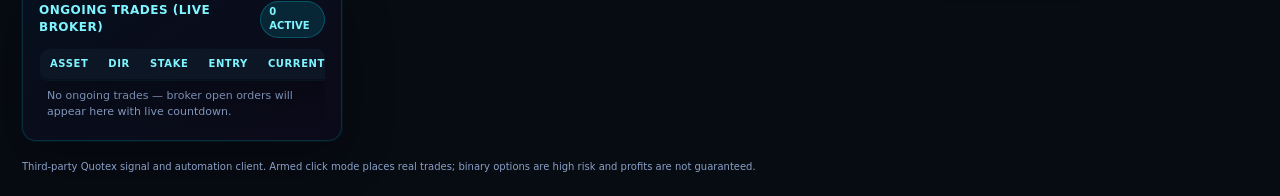
==== commit 75e9fbb4: "feat: show ongoing trades with live countdown and P&L - Content: track broker open orders (openOrder" ====
--- a/src/dashboard.html
+++ b/src/dashboard.html
@@ -70,6 +70,33 @@
           <div class="regime-row" id="regime-row">regime: —</div>
         </section>
 
+        <!-- Ongoing Trades Card -->
+        <section class="card ongoing-card" id="ongoing-card">
+          <div class="card-header">
+            <h3>Ongoing Trades (Live Broker)</h3>
+            <span id="ongoing-count" class="badge">0 active</span>
+          </div>
+          <div class="table-wrap">
+            <table class="table tight" id="ongoing-table">
+              <thead>
+                <tr>
+                  <th>Asset</th>
+                  <th>Dir</th>
+                  <th>Stake</th>
+                  <th>Entry</th>
+                  <th>Current</th>
+                  <th>P&L</th>
+                  <th>Expiry</th>
+                  <th>Time Left</th>
+                  <th>Status</th>
+                </tr>
+              </thead>
+              <tbody></tbody>
+            </table>
+            <div id="ongoing-empty" class="dim-text" style="padding:8px">No ongoing trades — broker open orders will appear here with live countdown.</div>
+          </div>
+        </section>
+
         <!-- Auto-Adaptive System Card -->
         <section class="card adaptive-card" id="adaptive-card">
           <div class="card-header">
@@ -159,6 +186,30 @@
           <article><span>Trades this hour</span><strong id="trades-hour">0</strong></article>
           <article><span>Daily P&amp;L</span><strong id="daily-pnl">0</strong></article>
           <article><span>Last trade</span><strong id="last-trade">—</strong></article>
+        </section>
+
+        <section class="card ongoing-card" id="auto-ongoing-card">
+          <div class="card-header">
+            <h3>Ongoing Trades</h3>
+            <span id="auto-ongoing-count" class="badge">0 active</span>
+          </div>
+          <div class="table-wrap">
+            <table class="table tight" id="auto-ongoing-table">
+              <thead>
+                <tr>
+                  <th>Asset</th>
+                  <th>Dir</th>
+                  <th>Stake</th>
+                  <th>Entry</th>
+                  <th>Expiry</th>
+                  <th>Time Left</th>
+                  <th>Status</th>
+                </tr>
+              </thead>
+              <tbody></tbody>
+            </table>
+            <div id="auto-ongoing-empty" class="dim-text" style="padding:8px">No active trades.</div>
+          </div>
         </section>
 
         <section class="controls tight">
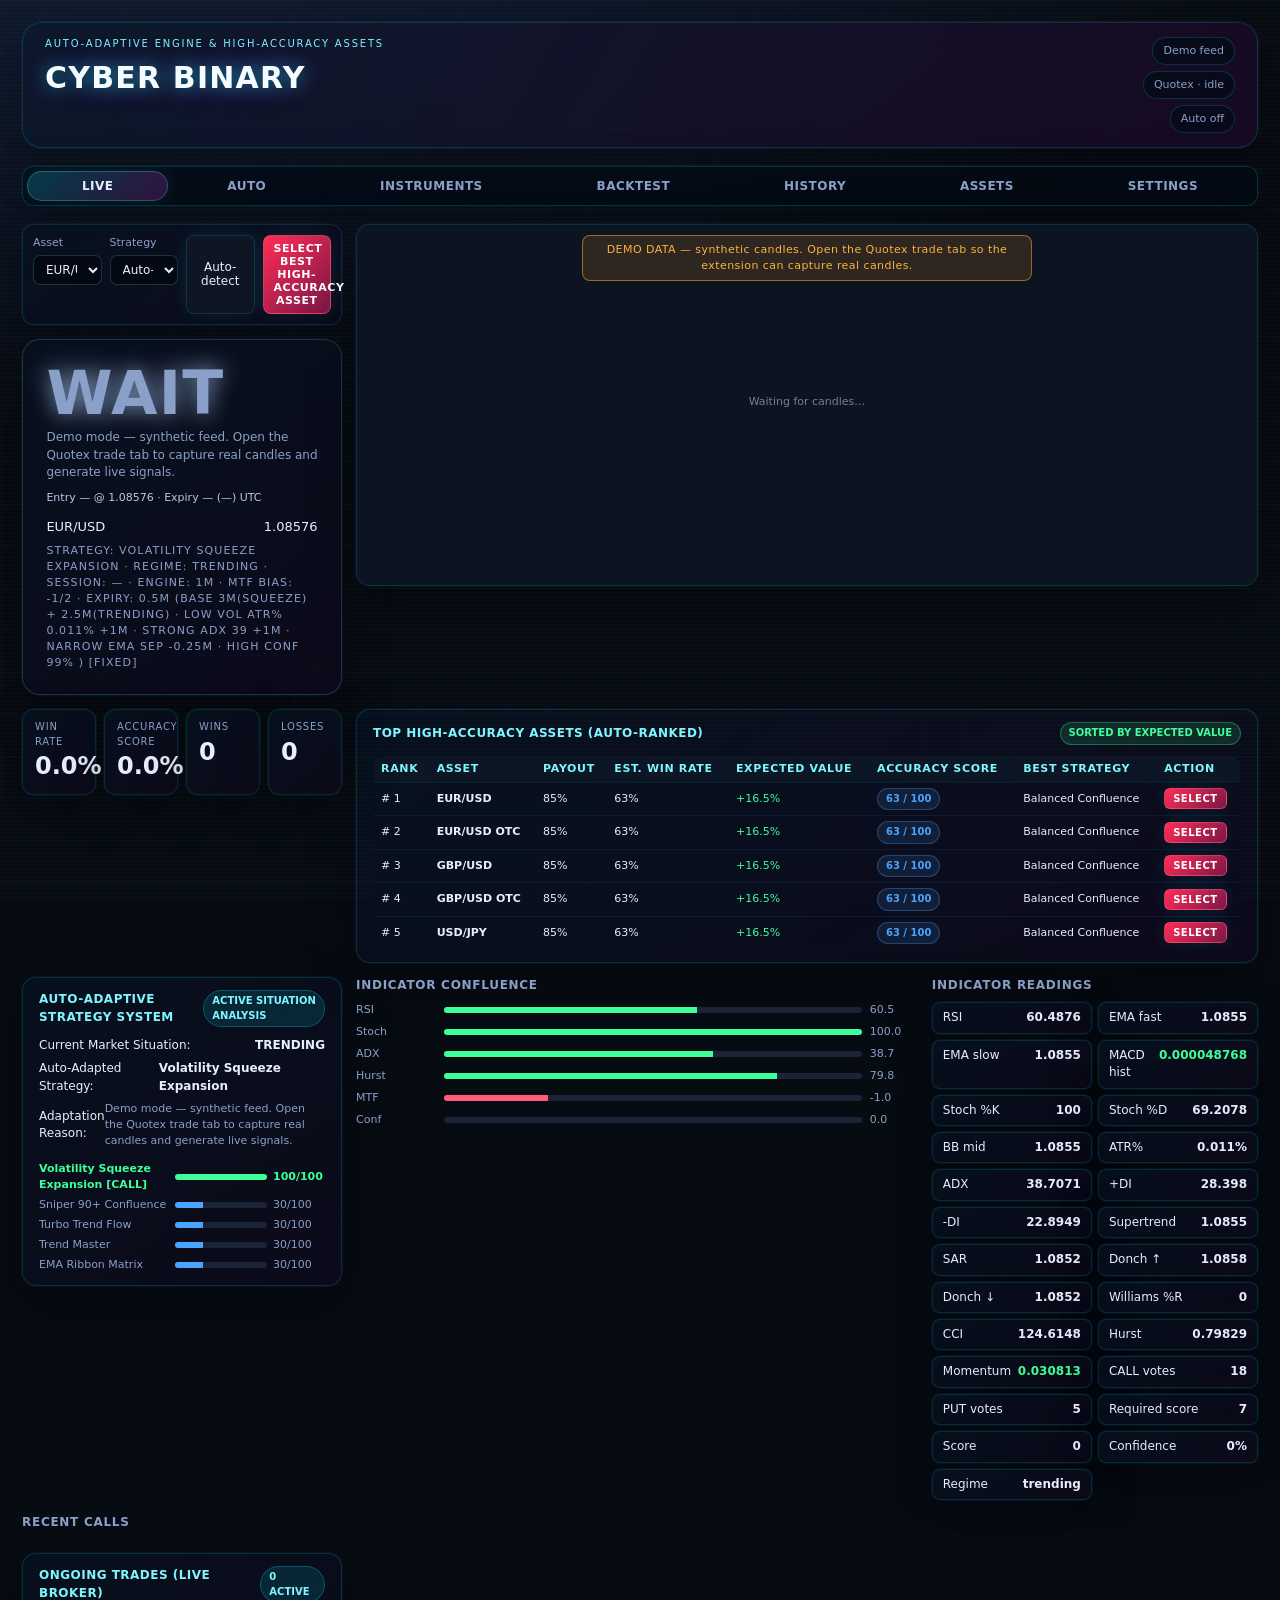
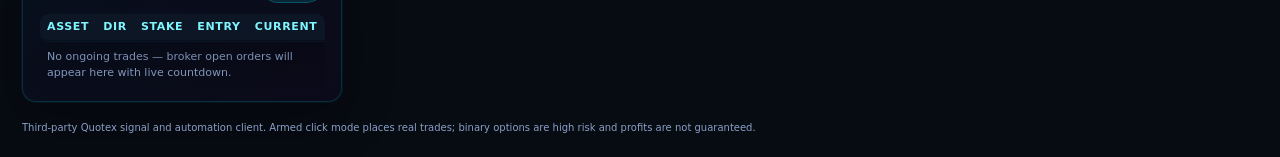
==== commit 240150de: "feat: advanced backtesting v2.9 — EV, PF, Sharpe, walk-forward, Monte Carlo - engine.js: backtest no" ====
--- a/src/dashboard.html
+++ b/src/dashboard.html
@@ -389,12 +389,16 @@
             <input type="number" id="bt-days" min="1" max="60" step="1" value="7" />
           </label>
           <label class="ctl">
-            <span>Horizon (bars)</span>
-            <input type="number" id="bt-horizon" min="1" max="10" step="1" value="3" />
+            <span>Horizon (bars/min)</span>
+            <input type="number" id="bt-horizon" min="0.5" max="60" step="0.5" value="3" />
           </label>
           <label class="ctl">
             <span>Min confidence</span>
             <input type="number" id="bt-minconf" min="0" max="100" step="1" value="0" />
+          </label>
+          <label class="ctl">
+            <span>Payout %</span>
+            <input type="number" id="bt-payout" min="0" max="200" step="1" value="85" />
           </label>
           <label class="ctl">
             <span>Assets</span>
@@ -407,69 +411,155 @@
               <option value="otc">OTC (all classes)</option>
             </select>
           </label>
+          <label class="check"><input type="checkbox" id="bt-adaptive" /> Adaptive expiry</label>
           <button id="bt-run" class="arm-btn">Run backtest</button>
-          <button id="bt-export" class="ghost-btn" title="Exports cached real Quotex 1m candles as JSON for offline backtests (tools/accuracy.js --candles)">Export live candles</button>
+          <button id="bt-walk" class="ghost-btn" title="Run walk-forward analysis">Walk-Forward</button>
+          <button id="bt-monte" class="ghost-btn" title="Run Monte Carlo simulation">Monte Carlo</button>
+          <button id="bt-export" class="ghost-btn" title="Exports cached real Quotex 1m candles as JSON">Export candles</button>
+          <button id="bt-export-trades" class="ghost-btn" title="Export detailed trade log as CSV">Export trades</button>
         </section>
 
         <section class="grid stats">
           <article><span>Trades</span><strong id="bt-trades">—</strong></article>
           <article><span>Win rate</span><strong id="bt-winrate">—</strong></article>
-          <article><span>P&amp;L (units)</span><strong id="bt-pnl">—</strong></article>
+          <article><span>Expected Value</span><strong id="bt-ev">—</strong></article>
+          <article><span>P&amp;L (payout)</span><strong id="bt-pnl">—</strong></article>
+          <article><span>Profit Factor</span><strong id="bt-pf">—</strong></article>
           <article><span>Max drawdown</span><strong id="bt-dd">—</strong></article>
-        </section>
-
-        <section>
-          <h2>Equity Curve</h2>
-          <div class="chart-wrap"><canvas id="bt-equity" width="800" height="160"></canvas></div>
-        </section>
-
-        <section>
-          <h2>Per-Strategy</h2>
+          <article><span>Sharpe</span><strong id="bt-sharpe">—</strong></article>
+          <article><span>Recovery</span><strong id="bt-recovery">—</strong></article>
+          <article><span>Kelly %</span><strong id="bt-kelly">—</strong></article>
+          <article><span>Exposure</span><strong id="bt-exposure">—</strong></article>
+        </section>
+
+        <section class="bt-subtabs" style="display:flex;gap:6px;margin:12px 0;flex-wrap:wrap">
+          <button data-bt-tab="overview" class="ghost-btn active" style="padding:4px 10px">Overview</button>
+          <button data-bt-tab="trades" class="ghost-btn" style="padding:4px 10px">Trade Log</button>
+          <button data-bt-tab="walk" class="ghost-btn" style="padding:4px 10px">Walk-Forward</button>
+          <button data-bt-tab="monte" class="ghost-btn" style="padding:4px 10px">Monte Carlo</button>
+          <button data-bt-tab="heatmap" class="ghost-btn" style="padding:4px 10px">Heatmap</button>
+        </section>
+
+        <section class="bt-pane active" data-bt-pane="overview">
+          <section>
+            <h2>Equity Curve (with Drawdown)</h2>
+            <div class="chart-wrap"><canvas id="bt-equity" width="800" height="180"></canvas></div>
+          </section>
+
+          <section>
+            <h2>Per-Strategy (sorted by Expected Value)</h2>
+            <div class="table-wrap">
+              <table class="table" id="bt-strategies">
+                <thead><tr><th>Strategy</th><th>Trades</th><th>Win Rate</th><th>EV</th><th>Profit Factor</th><th>Sharpe</th><th>P&L</th></tr></thead>
+                <tbody></tbody>
+              </table>
+            </div>
+          </section>
+
+          <section>
+            <h2>Per-Asset (sorted by P&L)</h2>
+            <div class="table-wrap">
+              <table class="table" id="bt-assets">
+                <thead><tr><th>Asset</th><th>Trades</th><th>Win Rate</th><th>EV</th><th>P&L</th><th>PF</th><th>Max DD</th><th>Data</th></tr></thead>
+                <tbody></tbody>
+              </table>
+            </div>
+          </section>
+
+          <section class="grid" style="grid-template-columns:1fr 1fr;gap:12px">
+            <div>
+              <h2>Regime Breakdown</h2>
+              <div class="table-wrap">
+                <table class="table" id="bt-regimes">
+                  <thead><tr><th>Regime</th><th>Trades</th><th>Win Rate</th><th>EV</th><th>P&L</th></tr></thead>
+                  <tbody></tbody>
+                </table>
+              </div>
+            </div>
+            <div>
+              <h2>Expiry Breakdown</h2>
+              <div class="table-wrap">
+                <table class="table" id="bt-expiry">
+                  <thead><tr><th>Expiry</th><th>Trades</th><th>Win Rate</th><th>EV</th><th>P&L</th></tr></thead>
+                  <tbody></tbody>
+                </table>
+              </div>
+            </div>
+          </section>
+
+          <section class="grid" style="grid-template-columns:1fr 1fr;gap:12px">
+            <div>
+              <h2>Confidence Calibration</h2>
+              <div class="table-wrap">
+                <table class="table" id="bt-calib">
+                  <thead><tr><th>Predicted</th><th>Trades</th><th>Observed WR</th><th>EV</th></tr></thead>
+                  <tbody></tbody>
+                </table>
+              </div>
+            </div>
+            <div>
+              <h2>Hourly (UTC) Performance</h2>
+              <div class="table-wrap">
+                <table class="table" id="bt-hours">
+                  <thead><tr><th>Hour UTC</th><th>Trades</th><th>Win Rate</th><th>EV</th><th>P&L</th></tr></thead>
+                  <tbody></tbody>
+                </table>
+              </div>
+            </div>
+          </section>
+        </section>
+
+        <section class="bt-pane" data-bt-pane="trades" style="display:none">
+          <h2>Detailed Trade Log (last 200 trades)</h2>
           <div class="table-wrap">
-            <table class="table" id="bt-strategies">
-              <thead><tr><th>Strategy</th><th>Trades</th><th>Wins</th><th>Losses</th><th>Win Rate</th></tr></thead>
+            <table class="table tight" id="bt-trades-table">
+              <thead><tr><th>#</th><th>Time UTC</th><th>Asset</th><th>Dir</th><th>Entry</th><th>Exit</th><th>Change%</th><th>Conf</th><th>Regime</th><th>Expiry</th><th>Result</th><th>P&L</th></tr></thead>
               <tbody></tbody>
             </table>
           </div>
         </section>
 
-        <section>
-          <h2>Per-Asset</h2>
+        <section class="bt-pane" data-bt-pane="walk" style="display:none">
+          <h2>Walk-Forward Analysis (5 folds, 50% train / 50% test)</h2>
           <div class="table-wrap">
-            <table class="table" id="bt-assets">
-              <thead><tr><th>Asset</th><th>Trades</th><th>Win Rate</th><th>P&amp;L</th><th>Max DD</th><th>Data</th></tr></thead>
+            <table class="table" id="bt-walk-table">
+              <thead><tr><th>Fold</th><th>Train WR</th><th>Train P&L</th><th>Test WR</th><th>Test P&L</th><th>Test PF</th><th>Test EV</th><th>Sharpe</th></tr></thead>
               <tbody></tbody>
             </table>
           </div>
-        </section>
-
-        <section>
-          <h2>Regime Breakdown</h2>
-          <div class="table-wrap">
-            <table class="table" id="bt-regimes">
-              <thead><tr><th>Regime</th><th>Trades</th><th>Win Rate</th></tr></thead>
-              <tbody></tbody>
-            </table>
-          </div>
-        </section>
-
-        <section>
-          <h2>Confidence Calibration</h2>
-          <div class="table-wrap">
-            <table class="table" id="bt-calib">
-              <thead><tr><th>Predicted</th><th>Trades</th><th>Observed Win Rate</th></tr></thead>
-              <tbody></tbody>
-            </table>
-          </div>
+          <div class="grid stats" style="margin-top:10px">
+            <article><span>Combined Test WR</span><strong id="bt-walk-wr">—</strong></article>
+            <article><span>Combined P&L</span><strong id="bt-walk-pnl">—</strong></article>
+            <article><span>Avg WR</span><strong id="bt-walk-avg">—</strong></article>
+            <article><span>Consistency</span><strong id="bt-walk-cons">—</strong></article>
+          </div>
+          <p class="disclaimer">Walk-forward tests if the strategy holds across time — high consistency (>60%) suggests robustness, not curve-fitting.</p>
+        </section>
+
+        <section class="bt-pane" data-bt-pane="monte" style="display:none">
+          <h2>Monte Carlo Simulation (1000 shuffles)</h2>
+          <div class="grid stats">
+            <article><span>Avg P&L</span><strong id="bt-monte-avg">—</strong></article>
+            <article><span>Median P&L</span><strong id="bt-monte-median">—</strong></article>
+            <article><span>5% Worst</span><strong id="bt-monte-p5">—</strong></article>
+            <article><span>95% Best</span><strong id="bt-monte-p95">—</strong></article>
+            <article><span>Positive Rate</span><strong id="bt-monte-pos">—</strong></article>
+            <article><span>Avg Max DD</span><strong id="bt-monte-dd">—</strong></article>
+          </div>
+          <div class="chart-wrap"><canvas id="bt-monte-chart" width="800" height="180"></canvas></div>
+          <p class="disclaimer">Monte Carlo shuffles trade order to estimate risk — shows distribution of possible outcomes if same trades occurred in different order.</p>
+        </section>
+
+        <section class="bt-pane" data-bt-pane="heatmap" style="display:none">
+          <h2>Strategy × Asset Heatmap (Win Rate)</h2>
+          <div id="bt-heatmap" style="overflow:auto;max-height:400px"></div>
         </section>
 
         <p class="disclaimer" id="bt-sources"></p>
         <p class="disclaimer">
-          Backtests cover every catalog asset for the selected class. Cached
-          Quotex live/tick-built 1m candles are preferred whenever they exist;
-          assets without a live cache run on the deterministic per-asset
-          simulator (see the Data column). They are <strong>not</strong> a
-          guarantee of future accuracy.
+          Backtests use cached Quotex live 1m candles when available, otherwise deterministic simulator.
+          Metrics include payout-aware P&L (EV = WR×payout − LR), Profit Factor, Sharpe, Kelly.
+          Walk-forward and Monte Carlo assess robustness. Not a guarantee of future results.
         </p>
       </section>
 
--- a/src/dashboard.css
+++ b/src/dashboard.css
@@ -572,3 +572,17 @@
   .history li { grid-template-columns: 48px 1fr; }
   .history li > span:last-child { grid-column: 2; }
 }
+
+/* Backtest v2.9 improved */
+.bt-subtabs { margin: 10px 0; }
+.bt-subtabs .ghost-btn.active {
+  background: linear-gradient(135deg, rgba(0,229,255,0.22), rgba(255,45,247,0.18));
+  color: #e8eefc;
+  border-color: rgba(127,245,255,0.3);
+}
+.bt-pane { animation: fadeIn 0.2s ease; }
+@keyframes fadeIn { from { opacity: 0; transform: translateY(4px); } to { opacity: 1; transform: translateY(0); } }
+.table.tight th, .table.tight td { padding: 5px 7px; font-size: 11px; }
+#bt-heatmap table { min-width: 600px; }
+#bt-heatmap td { text-align: center; min-width: 60px; }
+#bt-trades-table { font-variant-numeric: tabular-nums; }
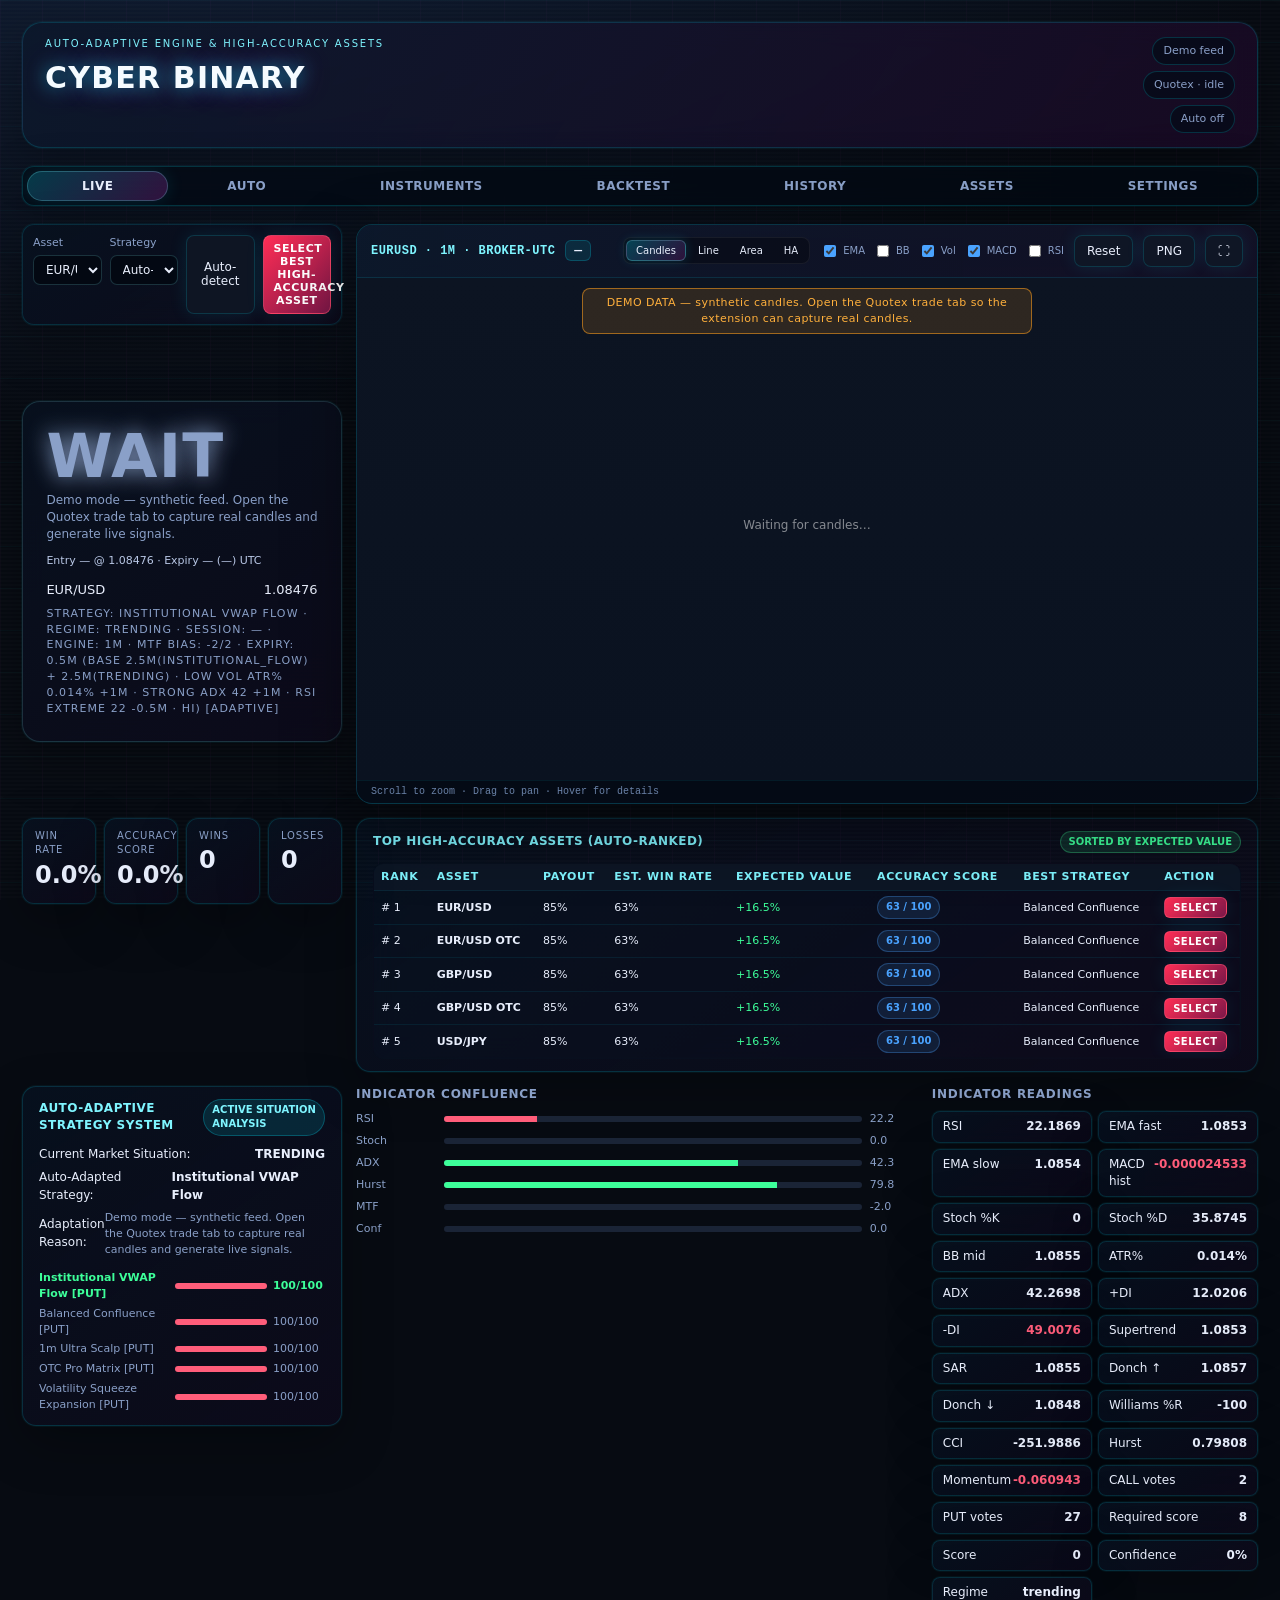
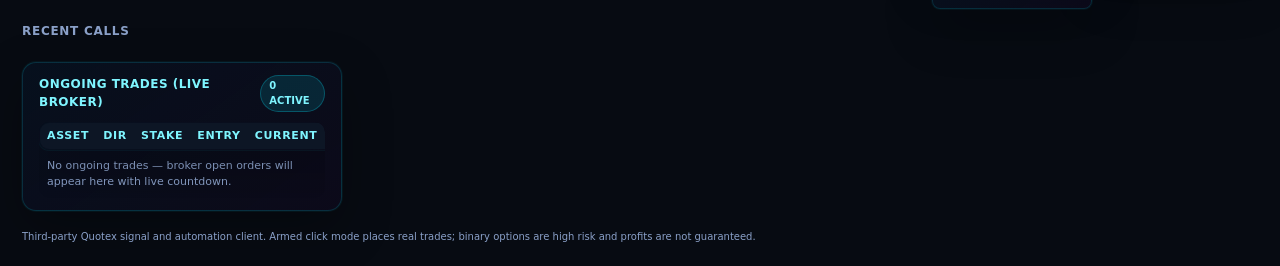
==== commit 16fad930: "feat: pro charts v3 — interactive tradingview-style dashboard Live chart: - New CYBER_CHARTS library" ====
--- a/src/dashboard.html
+++ b/src/dashboard.html
@@ -145,9 +145,40 @@
           </div>
         </section>
 
-        <section class="chart-wrap">
-          <canvas id="chart" width="800" height="280"></canvas>
-          <div id="chart-demo-badge" class="demo-badge" hidden>DEMO DATA — synthetic candles. Open the Quotex trade tab so the extension can capture real candles.</div>
+        <section class="chart-wrap pro-chart" id="main-chart-wrap">
+          <div class="chart-toolbar">
+            <div class="chart-toolbar-left">
+              <span class="chart-title" id="chart-title">— · 1m</span>
+              <span class="chart-price" id="chart-price-badge">—</span>
+              <span class="chart-change" id="chart-change-badge"></span>
+            </div>
+            <div class="chart-toolbar-right">
+              <div class="chart-type-group">
+                <button data-chart-type="candle" class="ghost-btn tiny active" title="Candlestick">Candles</button>
+                <button data-chart-type="line" class="ghost-btn tiny" title="Line chart">Line</button>
+                <button data-chart-type="area" class="ghost-btn tiny" title="Area chart">Area</button>
+                <button data-chart-type="heikin" class="ghost-btn tiny" title="Heikin-Ashi">HA</button>
+              </div>
+              <div class="chart-ind-group">
+                <label class="check small"><input type="checkbox" id="chart-ema" checked> EMA</label>
+                <label class="check small"><input type="checkbox" id="chart-bb"> BB</label>
+                <label class="check small"><input type="checkbox" id="chart-vol" checked> Vol</label>
+                <label class="check small"><input type="checkbox" id="chart-macd" checked> MACD</label>
+                <label class="check small"><input type="checkbox" id="chart-rsi"> RSI</label>
+              </div>
+              <button id="chart-reset" class="ghost-btn tiny" title="Reset zoom & pan">Reset</button>
+              <button id="chart-export" class="ghost-btn tiny" title="Export PNG">PNG</button>
+              <button id="chart-fullscreen" class="ghost-btn tiny" title="Fullscreen">⛶</button>
+            </div>
+          </div>
+          <div class="chart-canvas-wrap">
+            <canvas id="chart" width="800" height="340"></canvas>
+            <div id="chart-demo-badge" class="demo-badge" hidden>DEMO DATA — synthetic candles. Open the Quotex trade tab so the extension can capture real candles.</div>
+          </div>
+          <div class="chart-statusbar">
+            <span id="chart-info-left">Scroll to zoom · Drag to pan · Hover for details</span>
+            <span id="chart-info-right"></span>
+          </div>
         </section>
 
         <section class="grid stats">
@@ -442,8 +473,22 @@
 
         <section class="bt-pane active" data-bt-pane="overview">
           <section>
-            <h2>Equity Curve (with Drawdown)</h2>
-            <div class="chart-wrap"><canvas id="bt-equity" width="800" height="180"></canvas></div>
+            <div style="display:flex;justify-content:space-between;align-items:center;margin-bottom:8px">
+              <h2 style="margin:0">Equity Curve (with Drawdown)</h2>
+              <div style="display:flex;gap:6px">
+                <button id="bt-equity-export" class="ghost-btn tiny">PNG</button>
+                <button id="bt-equity-fullscreen" class="ghost-btn tiny">⛶</button>
+              </div>
+            </div>
+            <div class="chart-wrap pro-chart" id="bt-equity-wrap">
+              <div class="chart-canvas-wrap">
+                <canvas id="bt-equity" width="800" height="220"></canvas>
+              </div>
+              <div class="chart-statusbar">
+                <span id="bt-equity-info">Green dots = wins · Red = losses · Dashed = peak</span>
+                <span></span>
+              </div>
+            </div>
           </section>
 
           <section>
@@ -546,7 +591,21 @@
             <article><span>Positive Rate</span><strong id="bt-monte-pos">—</strong></article>
             <article><span>Avg Max DD</span><strong id="bt-monte-dd">—</strong></article>
           </div>
-          <div class="chart-wrap"><canvas id="bt-monte-chart" width="800" height="180"></canvas></div>
+          <div style="display:flex;justify-content:space-between;align-items:center;margin:10px 0 8px">
+            <h2 style="margin:0">Distribution</h2>
+            <div style="display:flex;gap:6px">
+              <button id="bt-monte-export" class="ghost-btn tiny">PNG</button>
+            </div>
+          </div>
+          <div class="chart-wrap pro-chart" id="bt-monte-wrap">
+            <div class="chart-canvas-wrap">
+              <canvas id="bt-monte-chart" width="800" height="200"></canvas>
+            </div>
+            <div class="chart-statusbar">
+              <span>Histogram of shuffled P&L outcomes · Red 5% worst · Cyan median · Green 95% best</span>
+              <span></span>
+            </div>
+          </div>
           <p class="disclaimer">Monte Carlo shuffles trade order to estimate risk — shows distribution of possible outcomes if same trades occurred in different order.</p>
         </section>
 
@@ -679,6 +738,7 @@
     <script src="lib/backtest.js"></script>
     <script src="lib/workers.js"></script>
     <script src="lib/quotex.js"></script>
+    <script src="lib/charts.js"></script>
     <script src="dashboard.js"></script>
   </body>
 </html>
--- a/src/dashboard.css
+++ b/src/dashboard.css
@@ -586,3 +586,212 @@
 #bt-heatmap table { min-width: 600px; }
 #bt-heatmap td { text-align: center; min-width: 60px; }
 #bt-trades-table { font-variant-numeric: tabular-nums; }
+
+/* ===== Pro Charts v3 ===== */
+.pro-chart {
+  display: flex;
+  flex-direction: column;
+  background: linear-gradient(145deg, rgba(7,17,31,0.94), rgba(14,10,28,0.86));
+  border: 1px solid rgba(0,229,255,0.18);
+  border-radius: 16px;
+  overflow: hidden;
+  box-shadow: inset 0 0 60px rgba(0,229,255,0.05), 0 24px 70px rgba(0,0,0,0.4);
+}
+.chart-toolbar {
+  display: flex;
+  justify-content: space-between;
+  align-items: center;
+  gap: 8px;
+  padding: 10px 14px;
+  background: linear-gradient(90deg, rgba(12,24,43,0.9), rgba(20,16,38,0.8));
+  border-bottom: 1px solid rgba(0,229,255,0.12);
+  flex-wrap: wrap;
+}
+.chart-toolbar-left {
+  display: flex;
+  align-items: center;
+  gap: 10px;
+  flex-wrap: wrap;
+}
+.chart-title {
+  font: 600 12px/1 ui-monospace, monospace;
+  color: #7ff5ff;
+  letter-spacing: 0.04em;
+  text-transform: uppercase;
+}
+.chart-price {
+  font: 700 13px/1 ui-monospace, monospace;
+  color: #e8eefc;
+  background: rgba(0,229,255,0.1);
+  border: 1px solid rgba(0,229,255,0.2);
+  border-radius: 6px;
+  padding: 3px 8px;
+}
+.chart-price.up { color: #3dff9a; border-color: rgba(61,255,154,0.3); background: rgba(61,255,154,0.1); }
+.chart-price.down { color: #ff5d7a; border-color: rgba(255,93,122,0.3); background: rgba(255,93,122,0.1); }
+.chart-change {
+  font: 600 11px/1 ui-monospace, monospace;
+  padding: 2px 6px;
+  border-radius: 4px;
+}
+.chart-change.up { color: #3dff9a; background: rgba(61,255,154,0.12); }
+.chart-change.down { color: #ff5d7a; background: rgba(255,93,122,0.12); }
+
+.chart-toolbar-right {
+  display: flex;
+  align-items: center;
+  gap: 10px;
+  flex-wrap: wrap;
+}
+.chart-type-group {
+  display: flex;
+  gap: 3px;
+  background: rgba(0,0,0,0.3);
+  border-radius: 8px;
+  padding: 2px;
+  border: 1px solid rgba(255,255,255,0.06);
+}
+.chart-type-group .ghost-btn {
+  padding: 4px 9px;
+  font-size: 10px;
+  border-radius: 6px;
+  border: none;
+  background: transparent;
+  box-shadow: none;
+}
+.chart-type-group .ghost-btn.active {
+  background: linear-gradient(135deg, rgba(0,229,255,0.25), rgba(255,45,247,0.15));
+  color: #e8eefc;
+  border: 1px solid rgba(127,245,255,0.25);
+  box-shadow: 0 0 12px rgba(0,229,255,0.15);
+}
+.chart-ind-group {
+  display: flex;
+  gap: 8px;
+  align-items: center;
+  flex-wrap: wrap;
+}
+.chart-ind-group .check.small {
+  font-size: 10px;
+  gap: 4px;
+  color: #8aa0c8;
+  margin: 0;
+}
+.chart-ind-group .check.small input {
+  width: 12px;
+  height: 12px;
+  accent-color: #4aa3ff;
+}
+
+.chart-canvas-wrap {
+  position: relative;
+  background: #0c1422;
+  overflow: hidden;
+}
+.chart-canvas-wrap canvas {
+  display: block;
+  width: 100%;
+  cursor: crosshair;
+}
+.chart-statusbar {
+  display: flex;
+  justify-content: space-between;
+  align-items: center;
+  padding: 6px 14px;
+  background: rgba(4,10,20,0.85);
+  border-top: 1px solid rgba(0,229,255,0.08);
+  font: 10px/1 ui-monospace, monospace;
+  color: #6a82a8;
+  gap: 12px;
+}
+.chart-statusbar span:last-child {
+  color: #8aa0c8;
+}
+
+/* Tooltip */
+.chart-tooltip {
+  animation: tooltipIn 0.12s ease;
+}
+@keyframes tooltipIn {
+  from { opacity: 0; transform: translateY(4px); }
+  to { opacity: 1; transform: translateY(0); }
+}
+
+/* Fullscreen chart */
+.pro-chart.fullscreen {
+  position: fixed;
+  inset: 0;
+  z-index: 9999;
+  border-radius: 0;
+  width: 100vw;
+  height: 100vh;
+}
+.pro-chart.fullscreen .chart-canvas-wrap {
+  flex: 1;
+  display: flex;
+  flex-direction: column;
+}
+.pro-chart.fullscreen canvas {
+  flex: 1;
+  height: auto !important;
+}
+
+/* Equity & Monte Carlo specific */
+#bt-equity-wrap, #bt-monte-wrap {
+  border-radius: 14px;
+}
+
+/* Responsive toolbar */
+@media (max-width: 720px) {
+  .chart-toolbar {
+    flex-direction: column;
+    align-items: stretch;
+  }
+  .chart-toolbar-right {
+    justify-content: space-between;
+  }
+  .chart-type-group {
+    flex: 1;
+  }
+}
+
+/* Loading skeleton */
+.chart-loading {
+  position: absolute;
+  inset: 0;
+  background: linear-gradient(90deg, rgba(12,20,34,0.8) 25%, rgba(20,32,52,0.9) 50%, rgba(12,20,34,0.8) 75%);
+  background-size: 200% 100%;
+  animation: shimmer 1.2s infinite;
+  display: flex;
+  align-items: center;
+  justify-content: center;
+  color: #8aa0c8;
+  font: 12px ui-monospace, monospace;
+  z-index: 2;
+}
+@keyframes shimmer {
+  0% { background-position: -200% 0; }
+  100% { background-position: 200% 0; }
+}
+
+/* Chart legend chips */
+.chart-legend {
+  display: flex;
+  gap: 10px;
+  flex-wrap: wrap;
+  padding: 6px 14px;
+  background: rgba(0,0,0,0.2);
+  border-top: 1px solid rgba(255,255,255,0.04);
+  font: 10px ui-monospace, monospace;
+}
+.chart-legend-item {
+  display: flex;
+  align-items: center;
+  gap: 4px;
+  color: #8aa0c8;
+}
+.chart-legend-dot {
+  width: 10px;
+  height: 3px;
+  border-radius: 2px;
+}
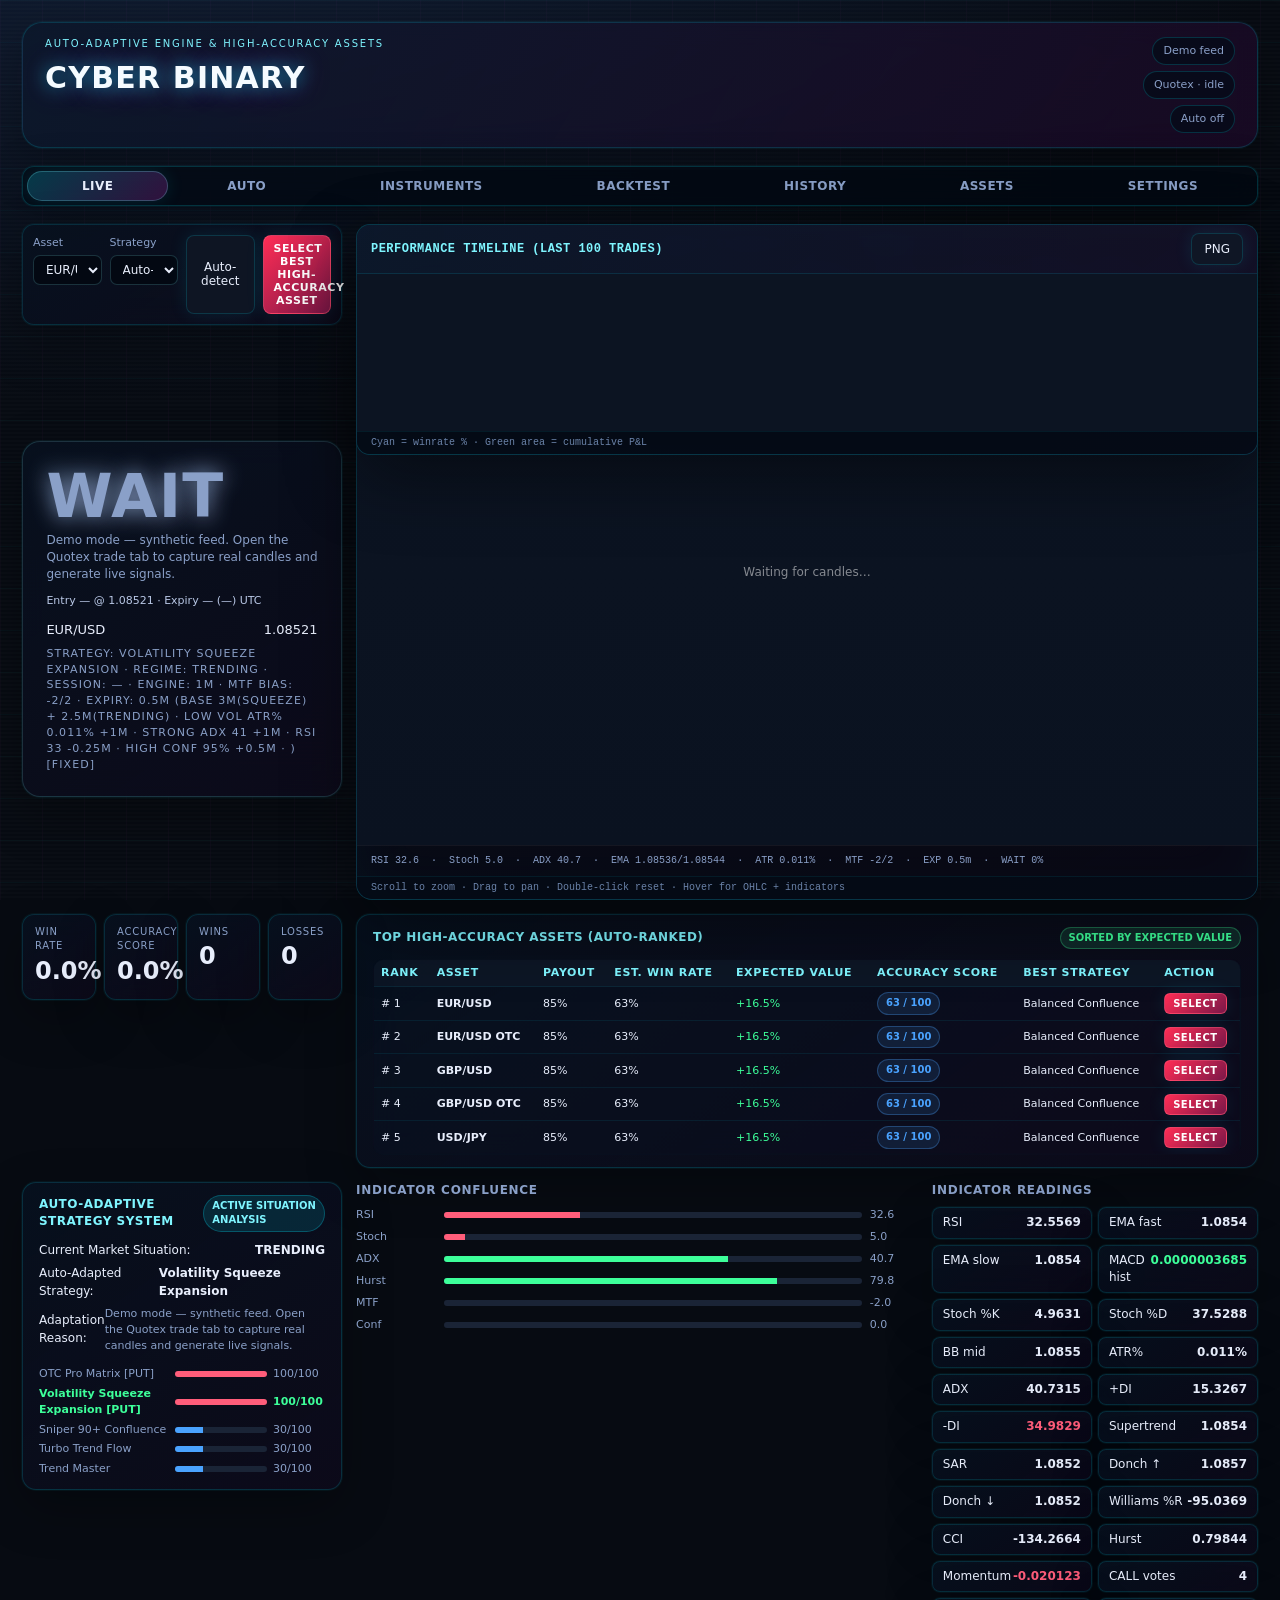
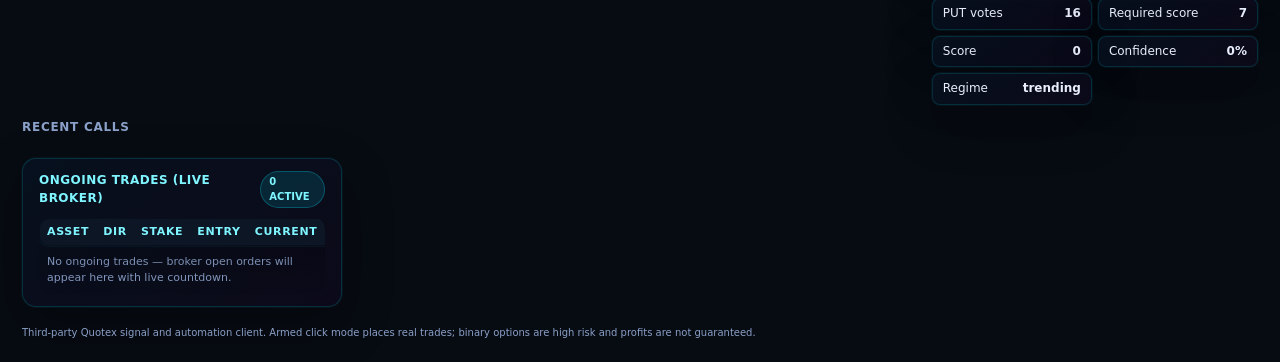
==== commit 0b2c6369: "feat: deep chart integration v4 — orders, regime, levels, cross-tab linking Main live chart integrat" ====
--- a/src/dashboard.html
+++ b/src/dashboard.html
@@ -151,6 +151,8 @@
               <span class="chart-title" id="chart-title">— · 1m</span>
               <span class="chart-price" id="chart-price-badge">—</span>
               <span class="chart-change" id="chart-change-badge"></span>
+              <span class="badge" id="chart-regime-badge" style="display:none">—</span>
+              <span class="badge blue" id="chart-session-badge" style="display:none">—</span>
             </div>
             <div class="chart-toolbar-right">
               <div class="chart-type-group">
@@ -165,18 +167,22 @@
                 <label class="check small"><input type="checkbox" id="chart-vol" checked> Vol</label>
                 <label class="check small"><input type="checkbox" id="chart-macd" checked> MACD</label>
                 <label class="check small"><input type="checkbox" id="chart-rsi"> RSI</label>
-              </div>
-              <button id="chart-reset" class="ghost-btn tiny" title="Reset zoom & pan">Reset</button>
+                <label class="check small"><input type="checkbox" id="chart-orders" checked> Orders</label>
+                <label class="check small"><input type="checkbox" id="chart-regime" checked> Regime</label>
+                <label class="check small"><input type="checkbox" id="chart-levels" checked> Levels</label>
+              </div>
+              <button id="chart-reset" class="ghost-btn tiny" title="Reset zoom & pan (double-click chart also resets)">Reset</button>
               <button id="chart-export" class="ghost-btn tiny" title="Export PNG">PNG</button>
               <button id="chart-fullscreen" class="ghost-btn tiny" title="Fullscreen">⛶</button>
             </div>
           </div>
           <div class="chart-canvas-wrap">
-            <canvas id="chart" width="800" height="340"></canvas>
+            <canvas id="chart" width="800" height="380"></canvas>
             <div id="chart-demo-badge" class="demo-badge" hidden>DEMO DATA — synthetic candles. Open the Quotex trade tab so the extension can capture real candles.</div>
           </div>
+          <div class="chart-legend" id="chart-indicator-legend" style="min-height:22px"></div>
           <div class="chart-statusbar">
-            <span id="chart-info-left">Scroll to zoom · Drag to pan · Hover for details</span>
+            <span id="chart-info-left">Scroll to zoom · Drag to pan · Double-click reset · Hover for OHLC + indicators</span>
             <span id="chart-info-right"></span>
           </div>
         </section>
@@ -186,6 +192,24 @@
           <article><span>Accuracy Score</span><strong id="accuracy">—</strong></article>
           <article><span>Wins</span><strong id="wins">0</strong></article>
           <article><span>Losses</span><strong id="losses">0</strong></article>
+        </section>
+
+        <section class="chart-wrap pro-chart" id="perf-chart-wrap">
+          <div class="chart-toolbar" style="padding:8px 14px">
+            <div class="chart-toolbar-left">
+              <span class="chart-title">Performance Timeline (last 100 trades)</span>
+            </div>
+            <div class="chart-toolbar-right">
+              <button id="perf-export" class="ghost-btn tiny">PNG</button>
+            </div>
+          </div>
+          <div class="chart-canvas-wrap">
+            <canvas id="perf-chart" width="800" height="140"></canvas>
+          </div>
+          <div class="chart-statusbar">
+            <span>Cyan = winrate % · Green area = cumulative P&L</span>
+            <span></span>
+          </div>
         </section>
 
         <section class="confluence-section">
--- a/src/dashboard.css
+++ b/src/dashboard.css
@@ -795,3 +795,34 @@
   height: 3px;
   border-radius: 2px;
 }
+
+/* Integration enhancements v4 */
+.chart-legend {
+  display: flex;
+  gap: 12px;
+  flex-wrap: wrap;
+  padding: 8px 14px;
+  background: rgba(0,0,0,0.25);
+  border-top: 1px solid rgba(255,255,255,0.05);
+  font: 10px/1.4 ui-monospace, monospace;
+  color: #8aa0c8;
+  min-height: 22px;
+}
+.chart-legend span { white-space: nowrap; }
+#chart-regime-badge, #chart-session-badge {
+  font-size: 9px;
+  padding: 2px 7px;
+}
+.table tr.clickable:hover {
+  background: rgba(0,229,255,0.06);
+  cursor: pointer;
+}
+#bt-trades-table tr:hover {
+  background: rgba(0,229,255,0.08) !important;
+}
+#ongoing-table tr.clickable:hover, #auto-ongoing-table tr.clickable:hover {
+  background: rgba(61,255,154,0.08);
+}
+#perf-chart-wrap {
+  border-radius: 14px;
+}
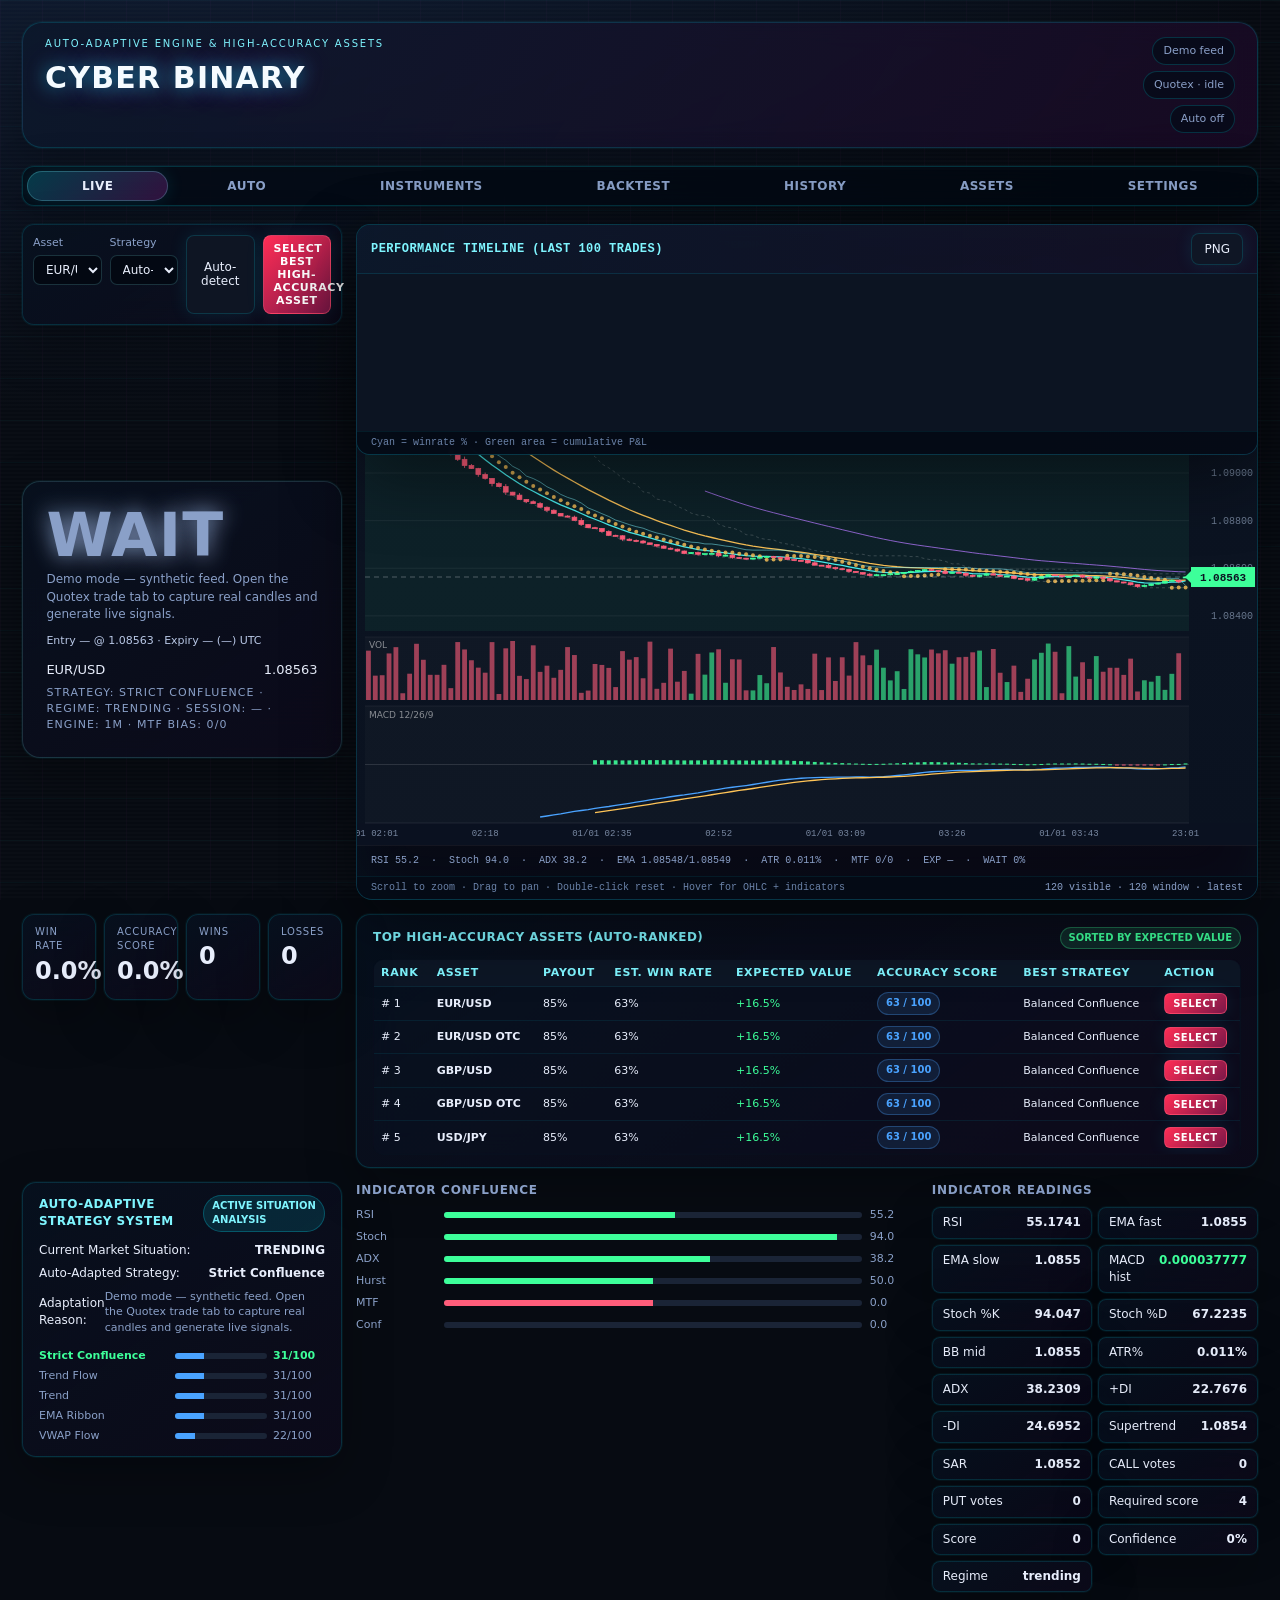
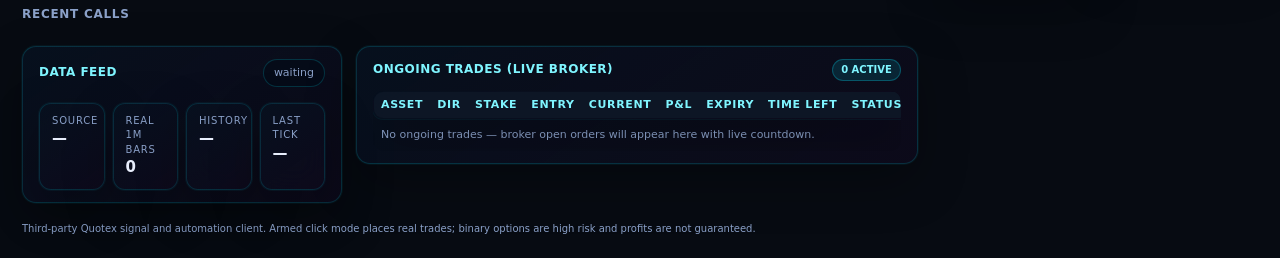
==== commit 886a2da0: "v3.0: preloaded candle capture, Martingale, rebuilt backtester, cleanup - Preloaded candles fix: pag" ====
--- a/src/dashboard.html
+++ b/src/dashboard.html
@@ -3,14 +3,14 @@
   <head>
     <meta charset="UTF-8" />
     <meta name="viewport" content="width=device-width, initial-scale=1" />
-    <title>CYBER BINARY — Trading Automation &amp; Adaptive Engine</title>
+    <title>CYBER BINARY — Quotex Trading Dashboard</title>
     <link rel="stylesheet" href="dashboard.css" />
   </head>
   <body>
     <div class="shell">
       <header class="top">
         <div>
-          <p class="kicker" id="app-kicker">Auto-Adaptive Engine &amp; High-Accuracy Assets</p>
+          <p class="kicker" id="app-kicker">Quotex signal &amp; automation dashboard</p>
           <h1>CYBER BINARY</h1>
         </div>
         <div class="top-right">
@@ -40,18 +40,18 @@
           <label class="ctl">
             <span>Strategy</span>
             <select id="strategy-select">
-              <option value="auto_adaptive">Auto-Adaptive (Elite Strategy Router)</option>
-              <option value="high_accuracy">High-Accuracy 80+ (Trending Regime Only)</option>
-              <option value="sniper">Sniper 90+ Confluence</option>
-              <option value="turbo_trend">Turbo Trend Flow</option>
-              <option value="institutional_flow">Institutional VWAP Flow</option>
+              <option value="auto_adaptive">Auto-Adaptive (strategy router)</option>
+              <option value="high_accuracy">Precision Trend</option>
+              <option value="sniper">Strict Confluence</option>
+              <option value="turbo_trend">Trend Flow</option>
+              <option value="institutional_flow">VWAP Flow</option>
               <option value="confluence">Balanced Confluence</option>
-              <option value="trend">Trend Master</option>
-              <option value="breakout">Breakout Velocity</option>
-              <option value="scalp">1m Ultra Scalp</option>
-              <option value="otc">OTC Pro Matrix</option>
-              <option value="squeeze">Volatility Squeeze Expansion</option>
-              <option value="ribbon">EMA Ribbon Matrix</option>
+              <option value="trend">Trend</option>
+              <option value="breakout">Breakout</option>
+              <option value="scalp">1m Scalp</option>
+              <option value="otc">OTC Matrix</option>
+              <option value="squeeze">Volatility Squeeze</option>
+              <option value="ribbon">EMA Ribbon</option>
               <option value="momentum_pulse">Momentum Pulse</option>
             </select>
           </label>
@@ -68,6 +68,21 @@
             <span id="price">—</span>
           </div>
           <div class="regime-row" id="regime-row">regime: —</div>
+        </section>
+
+        <!-- v3.0: honest feed status — shows whether real preloaded candles
+             reached the engine or it is still waiting for broker history -->
+        <section class="card feed-card" id="feed-card">
+          <div class="card-header">
+            <h3>Data Feed</h3>
+            <span id="feed-pill" class="pill dim">waiting</span>
+          </div>
+          <section class="grid stats">
+            <article><span>Source</span><strong id="feed-source">—</strong></article>
+            <article><span>Real 1m bars</span><strong id="feed-bars">0</strong></article>
+            <article><span>History</span><strong id="feed-history">waiting</strong></article>
+            <article><span>Last tick</span><strong id="feed-tick">—</strong></article>
+          </section>
         </section>
 
         <!-- Ongoing Trades Card -->
@@ -241,6 +256,7 @@
           <article><span>Trades this hour</span><strong id="trades-hour">0</strong></article>
           <article><span>Daily P&amp;L</span><strong id="daily-pnl">0</strong></article>
           <article><span>Last trade</span><strong id="last-trade">—</strong></article>
+          <article><span>Martingale step</span><strong id="mg-step">0</strong></article>
         </section>
 
         <section class="card ongoing-card" id="auto-ongoing-card">
@@ -346,6 +362,44 @@
             <span>Min balance ($)</span>
             <input type="number" id="min-balance" min="0" step="1" value="0" />
           </label>
+        </section>
+
+        <section class="card martingale-card">
+          <div class="card-header">
+            <h3>Martingale Money Management</h3>
+            <span id="mg-status" class="badge">off</span>
+          </div>
+          <section class="controls tight">
+            <label class="check" style="grid-column:1/-1">
+              <input type="checkbox" id="mg-enabled" />
+              Enable Martingale — double down on losses (HIGH RISK)
+            </label>
+            <label class="ctl">
+              <span>Multiplier</span>
+              <input type="number" id="mg-multiplier" min="1.1" max="10" step="0.1" value="2" />
+            </label>
+            <label class="ctl">
+              <span>Max steps</span>
+              <input type="number" id="mg-maxsteps" min="1" max="10" step="1" value="4" />
+            </label>
+            <label class="ctl">
+              <span>Series cap (% balance, 0=off)</span>
+              <input type="number" id="mg-cap" min="0" max="100" step="1" value="0" />
+            </label>
+          </section>
+          <div class="table-wrap">
+            <table class="table tight" id="mg-projection">
+              <thead><tr><th>Step</th><th>Stake</th><th>Total risked if reached</th></tr></thead>
+              <tbody></tbody>
+            </table>
+          </div>
+          <p class="warn" style="margin-top:8px">
+            A losing streak multiplies the stake at every step. The table above shows the
+            exact cost BEFORE you enable it. The system refuses a step the balance cannot
+            fund and resets to the base stake once max steps is exhausted — it never
+            doubles past the configured depth. Martingale does not create edge; it only
+            reshapes risk. Use a demo account first.
+          </p>
         </section>
 
         <section class="row">
@@ -467,9 +521,23 @@
             </select>
           </label>
           <label class="check"><input type="checkbox" id="bt-adaptive" /> Adaptive expiry</label>
+          <label class="ctl">
+            <span>Money plan</span>
+            <select id="bt-money">
+              <option value="flat">Flat stake</option>
+              <option value="martingale">Martingale</option>
+            </select>
+          </label>
+          <label class="ctl">
+            <span>MG multiplier</span>
+            <input type="number" id="bt-mg-mult" min="1.1" max="10" step="0.1" value="2" />
+          </label>
+          <label class="ctl">
+            <span>MG max steps</span>
+            <input type="number" id="bt-mg-steps" min="1" max="10" step="1" value="4" />
+          </label>
           <button id="bt-run" class="arm-btn">Run backtest</button>
           <button id="bt-walk" class="ghost-btn" title="Run walk-forward analysis">Walk-Forward</button>
-          <button id="bt-monte" class="ghost-btn" title="Run Monte Carlo simulation">Monte Carlo</button>
           <button id="bt-export" class="ghost-btn" title="Exports cached real Quotex 1m candles as JSON">Export candles</button>
           <button id="bt-export-trades" class="ghost-btn" title="Export detailed trade log as CSV">Export trades</button>
         </section>
@@ -491,7 +559,6 @@
           <button data-bt-tab="overview" class="ghost-btn active" style="padding:4px 10px">Overview</button>
           <button data-bt-tab="trades" class="ghost-btn" style="padding:4px 10px">Trade Log</button>
           <button data-bt-tab="walk" class="ghost-btn" style="padding:4px 10px">Walk-Forward</button>
-          <button data-bt-tab="monte" class="ghost-btn" style="padding:4px 10px">Monte Carlo</button>
           <button data-bt-tab="heatmap" class="ghost-btn" style="padding:4px 10px">Heatmap</button>
         </section>
 
@@ -605,34 +672,6 @@
           <p class="disclaimer">Walk-forward tests if the strategy holds across time — high consistency (>60%) suggests robustness, not curve-fitting.</p>
         </section>
 
-        <section class="bt-pane" data-bt-pane="monte" style="display:none">
-          <h2>Monte Carlo Simulation (1000 shuffles)</h2>
-          <div class="grid stats">
-            <article><span>Avg P&L</span><strong id="bt-monte-avg">—</strong></article>
-            <article><span>Median P&L</span><strong id="bt-monte-median">—</strong></article>
-            <article><span>5% Worst</span><strong id="bt-monte-p5">—</strong></article>
-            <article><span>95% Best</span><strong id="bt-monte-p95">—</strong></article>
-            <article><span>Positive Rate</span><strong id="bt-monte-pos">—</strong></article>
-            <article><span>Avg Max DD</span><strong id="bt-monte-dd">—</strong></article>
-          </div>
-          <div style="display:flex;justify-content:space-between;align-items:center;margin:10px 0 8px">
-            <h2 style="margin:0">Distribution</h2>
-            <div style="display:flex;gap:6px">
-              <button id="bt-monte-export" class="ghost-btn tiny">PNG</button>
-            </div>
-          </div>
-          <div class="chart-wrap pro-chart" id="bt-monte-wrap">
-            <div class="chart-canvas-wrap">
-              <canvas id="bt-monte-chart" width="800" height="200"></canvas>
-            </div>
-            <div class="chart-statusbar">
-              <span>Histogram of shuffled P&L outcomes · Red 5% worst · Cyan median · Green 95% best</span>
-              <span></span>
-            </div>
-          </div>
-          <p class="disclaimer">Monte Carlo shuffles trade order to estimate risk — shows distribution of possible outcomes if same trades occurred in different order.</p>
-        </section>
-
         <section class="bt-pane" data-bt-pane="heatmap" style="display:none">
           <h2>Strategy × Asset Heatmap (Win Rate)</h2>
           <div id="bt-heatmap" style="overflow:auto;max-height:400px"></div>
@@ -640,9 +679,10 @@
 
         <p class="disclaimer" id="bt-sources"></p>
         <p class="disclaimer">
-          Backtests use cached Quotex live 1m candles when available, otherwise deterministic simulator.
-          Metrics include payout-aware P&L (EV = WR×payout − LR), Profit Factor, Sharpe, Kelly.
-          Walk-forward and Monte Carlo assess robustness. Not a guarantee of future results.
+          Backtests run ONLY on real Quotex candles cached by the extension — no synthetic data is invented.
+          Keep the Quotex tab open to collect history before running long backtests.
+          Metrics: payout-aware P&L (EV = WR×payout − LR), Profit Factor, Sharpe, Kelly, drawdown.
+          Walk-forward assesses robustness. Past results never guarantee future performance.
         </p>
       </section>
 
@@ -758,6 +798,7 @@
     <script src="lib/engine.js"></script>
     <script src="lib/asset-selector.js"></script>
     <script src="lib/storage.js"></script>
+    <script src="lib/money.js"></script>
     <script src="lib/auto.js"></script>
     <script src="lib/backtest.js"></script>
     <script src="lib/workers.js"></script>
--- a/src/dashboard.css
+++ b/src/dashboard.css
@@ -727,18 +727,39 @@
   height: 100vh;
 }
 .pro-chart.fullscreen .chart-canvas-wrap {
-  flex: 1;
+  flex: 1 1 auto;
+  min-height: 0;
   display: flex;
   flex-direction: column;
 }
 .pro-chart.fullscreen canvas {
-  flex: 1;
-  height: auto !important;
-}
-
-/* Equity & Monte Carlo specific */
-#bt-equity-wrap, #bt-monte-wrap {
+  flex: 1 1 auto;
+  width: 100% !important;
+  height: 100% !important;
+}
+
+/* Equity chart */
+#bt-equity-wrap {
   border-radius: 14px;
+}
+
+/* v3.0: Martingale card */
+.martingale-card .controls {
+  margin: 4px 0 10px;
+}
+.martingale-card .table {
+  font-size: 12px;
+}
+.martingale-card #mg-projection tbody td {
+  padding: 3px 8px;
+}
+
+/* v3.0: Data feed card */
+.feed-card .grid.stats {
+  margin-top: 6px;
+}
+.feed-card .grid.stats article strong {
+  font-size: 15px;
 }
 
 /* Responsive toolbar */
